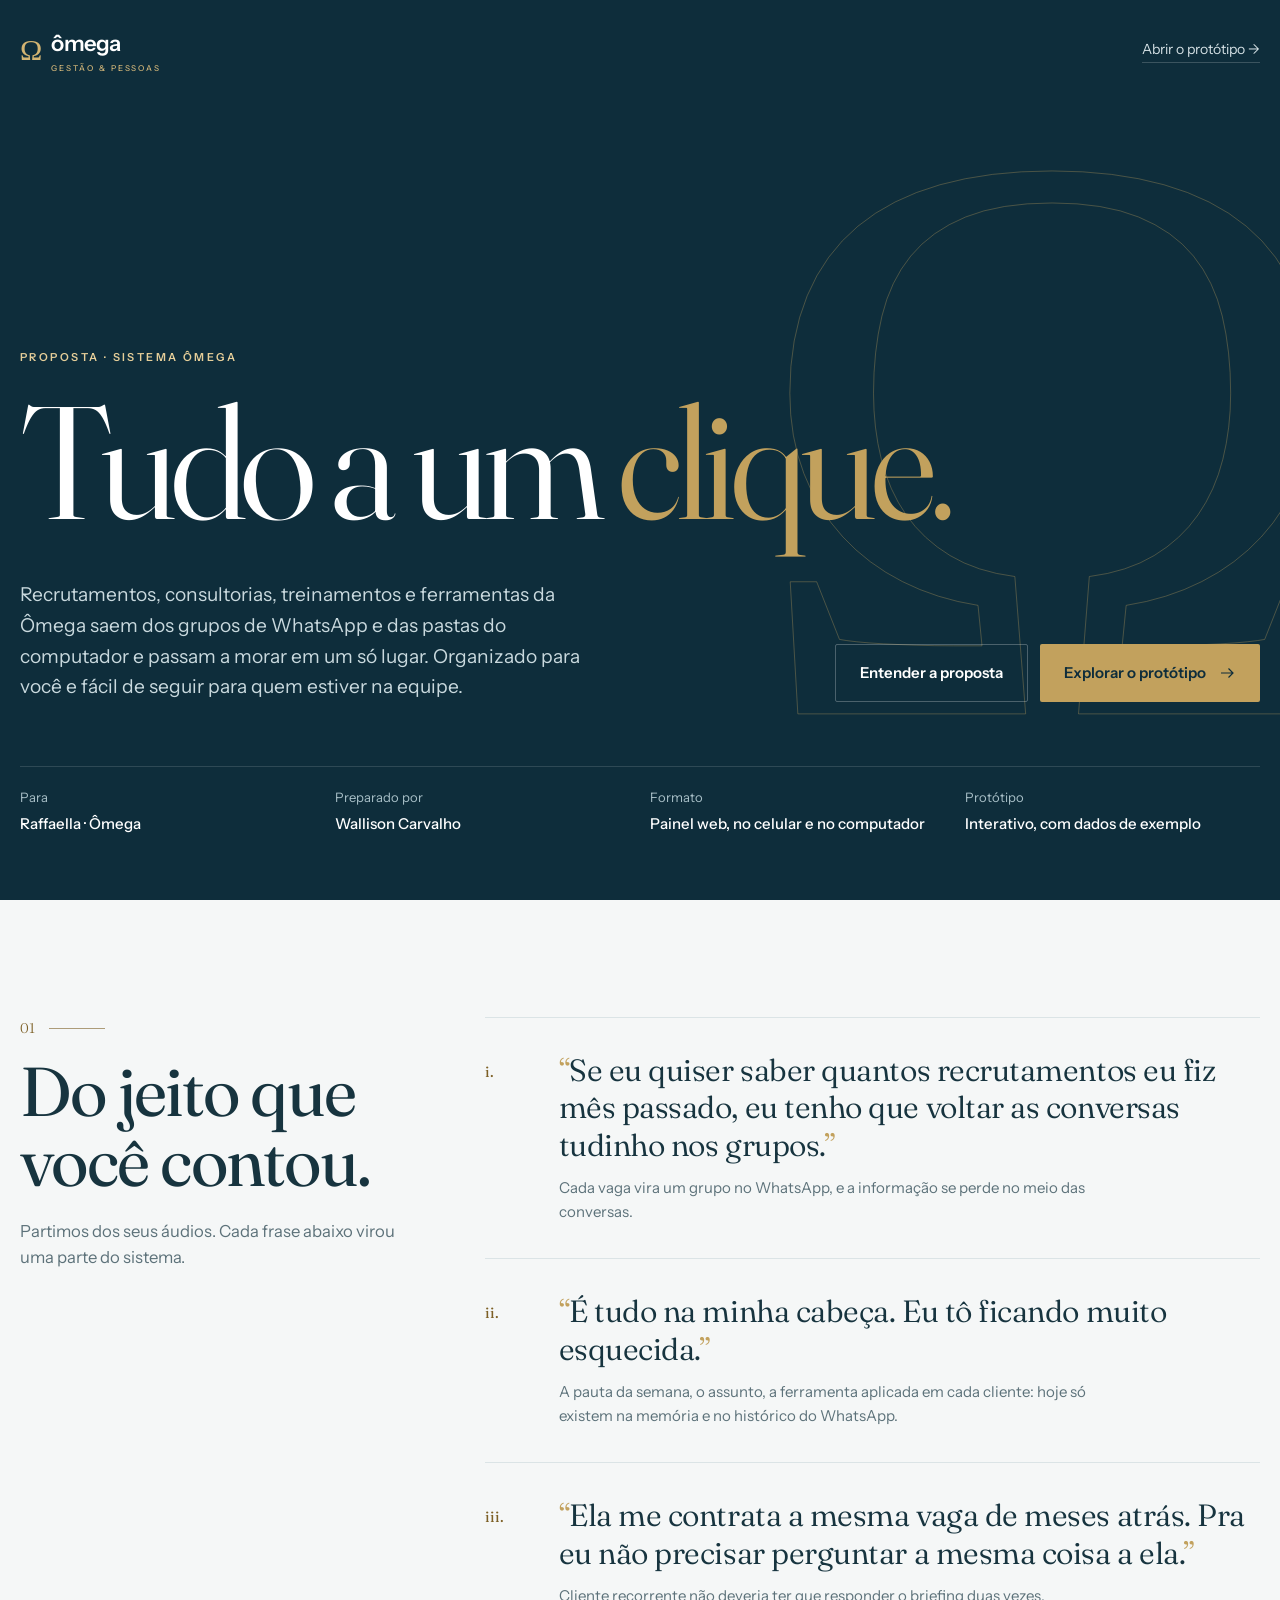
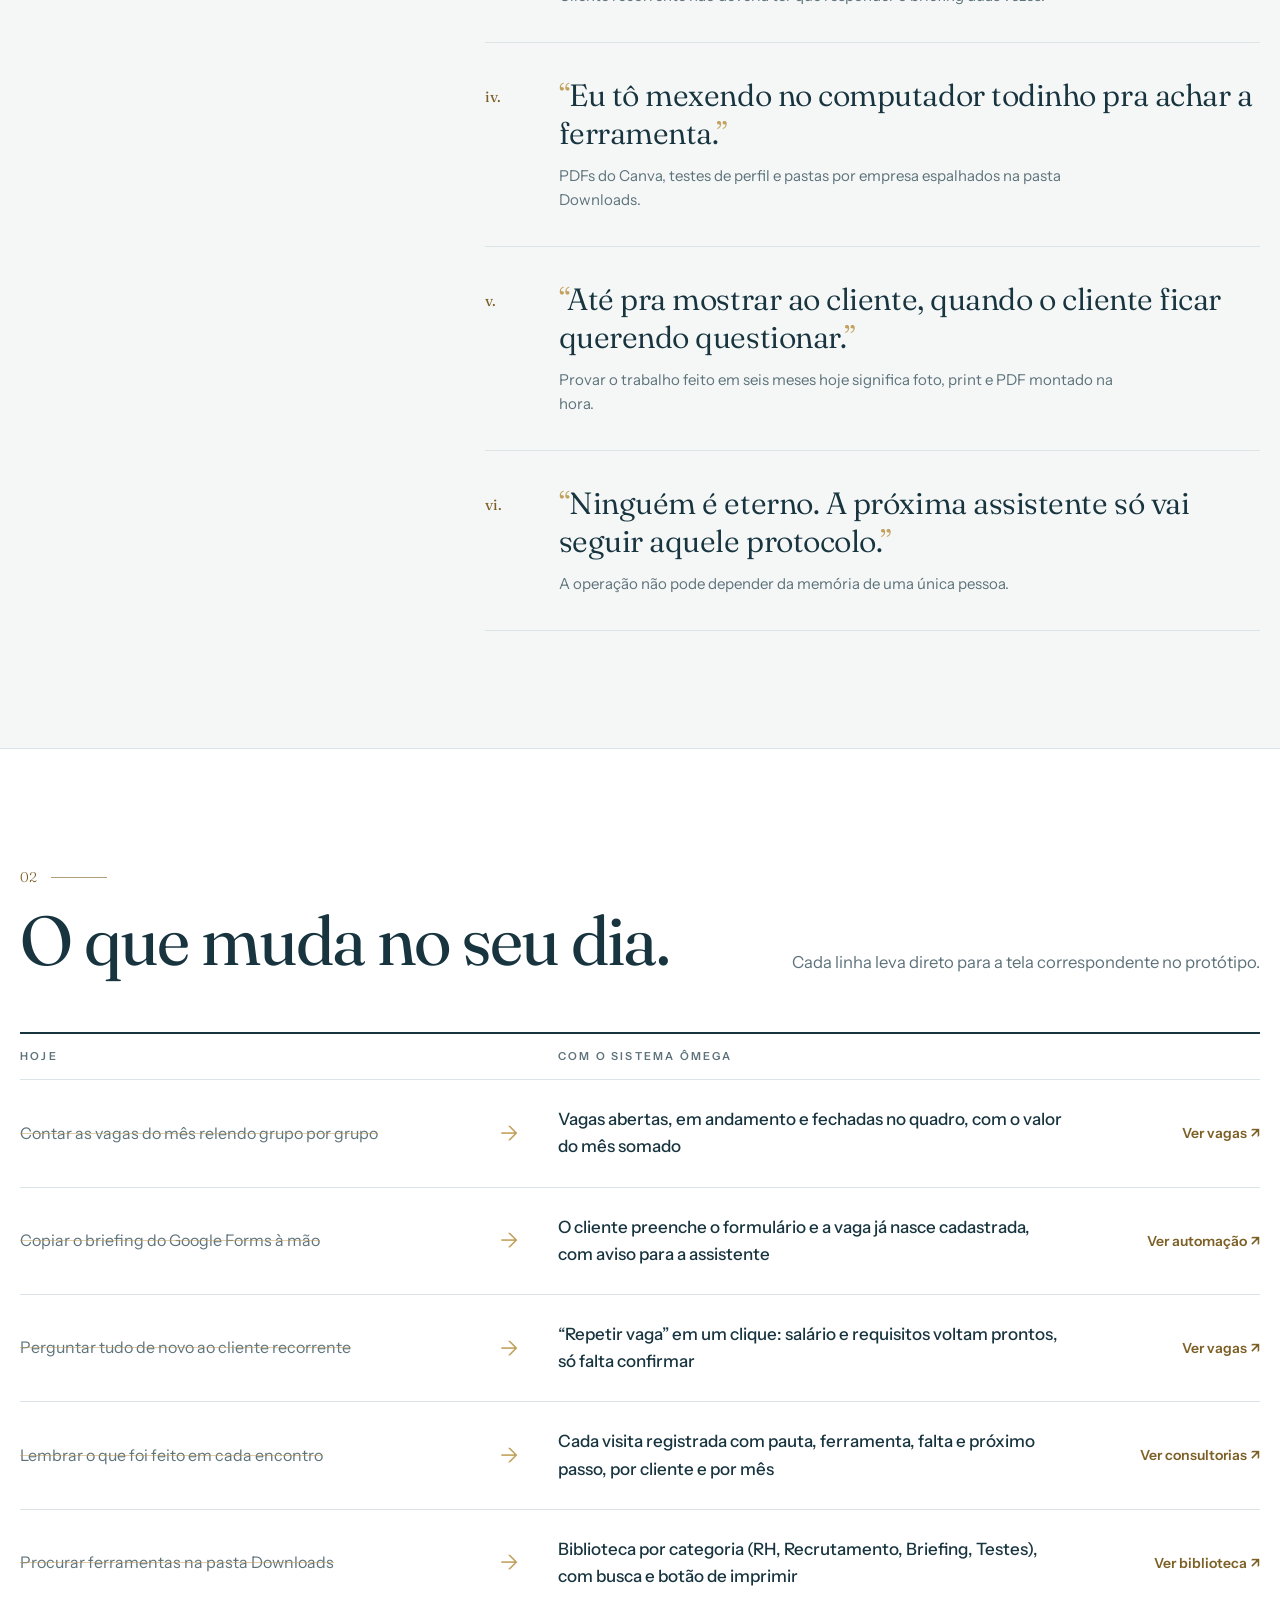
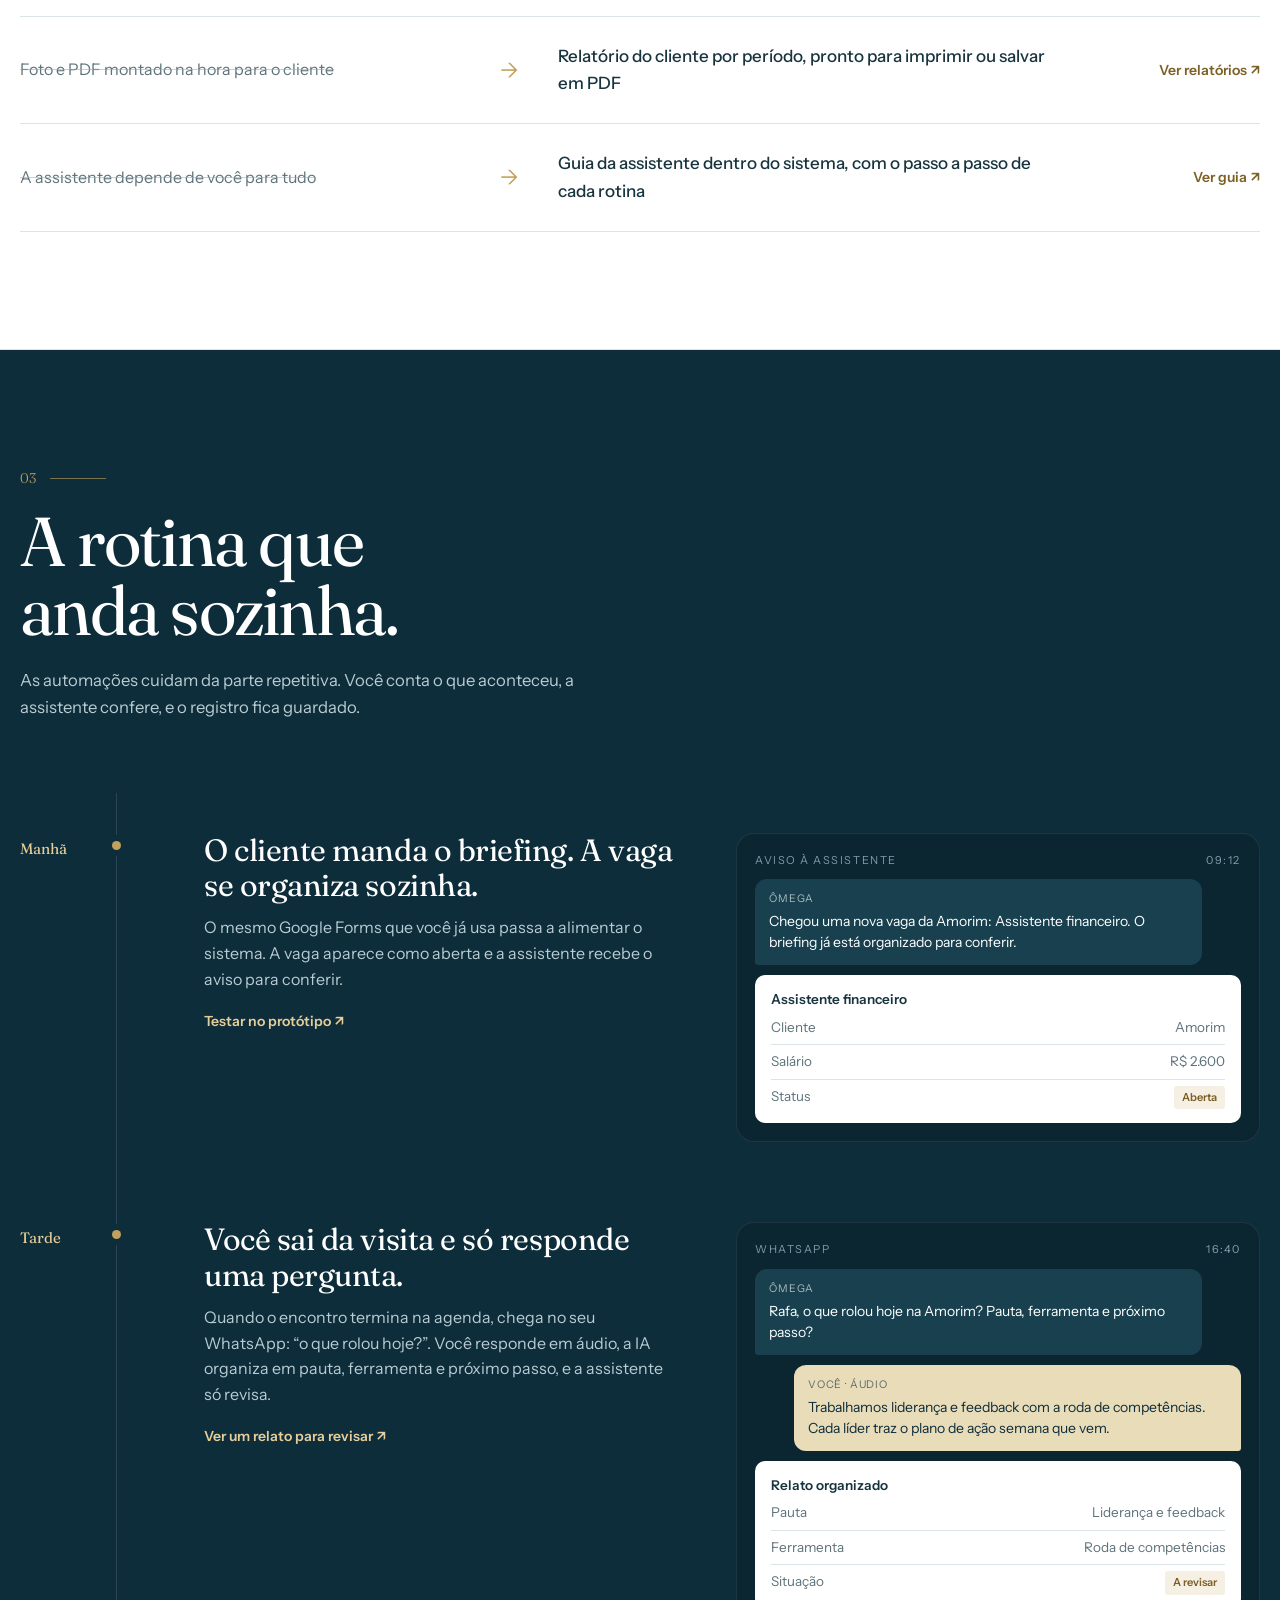
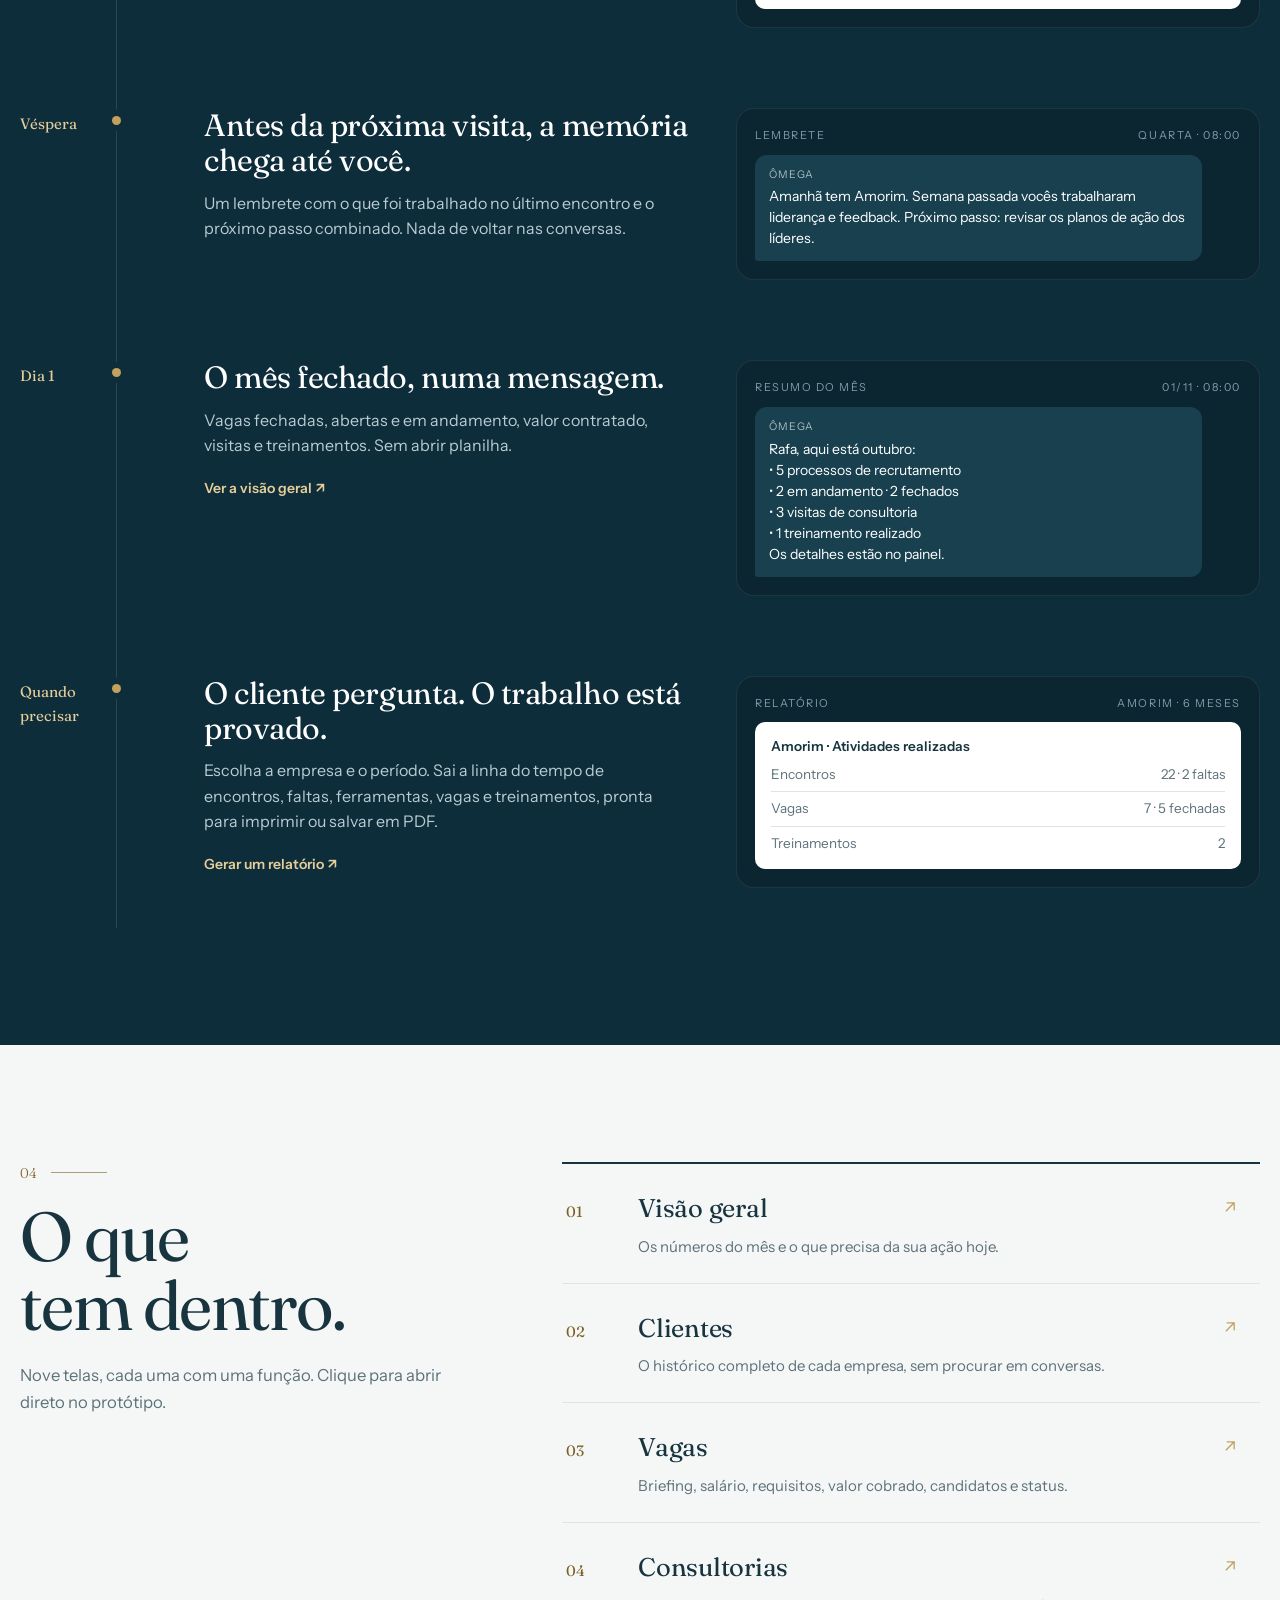
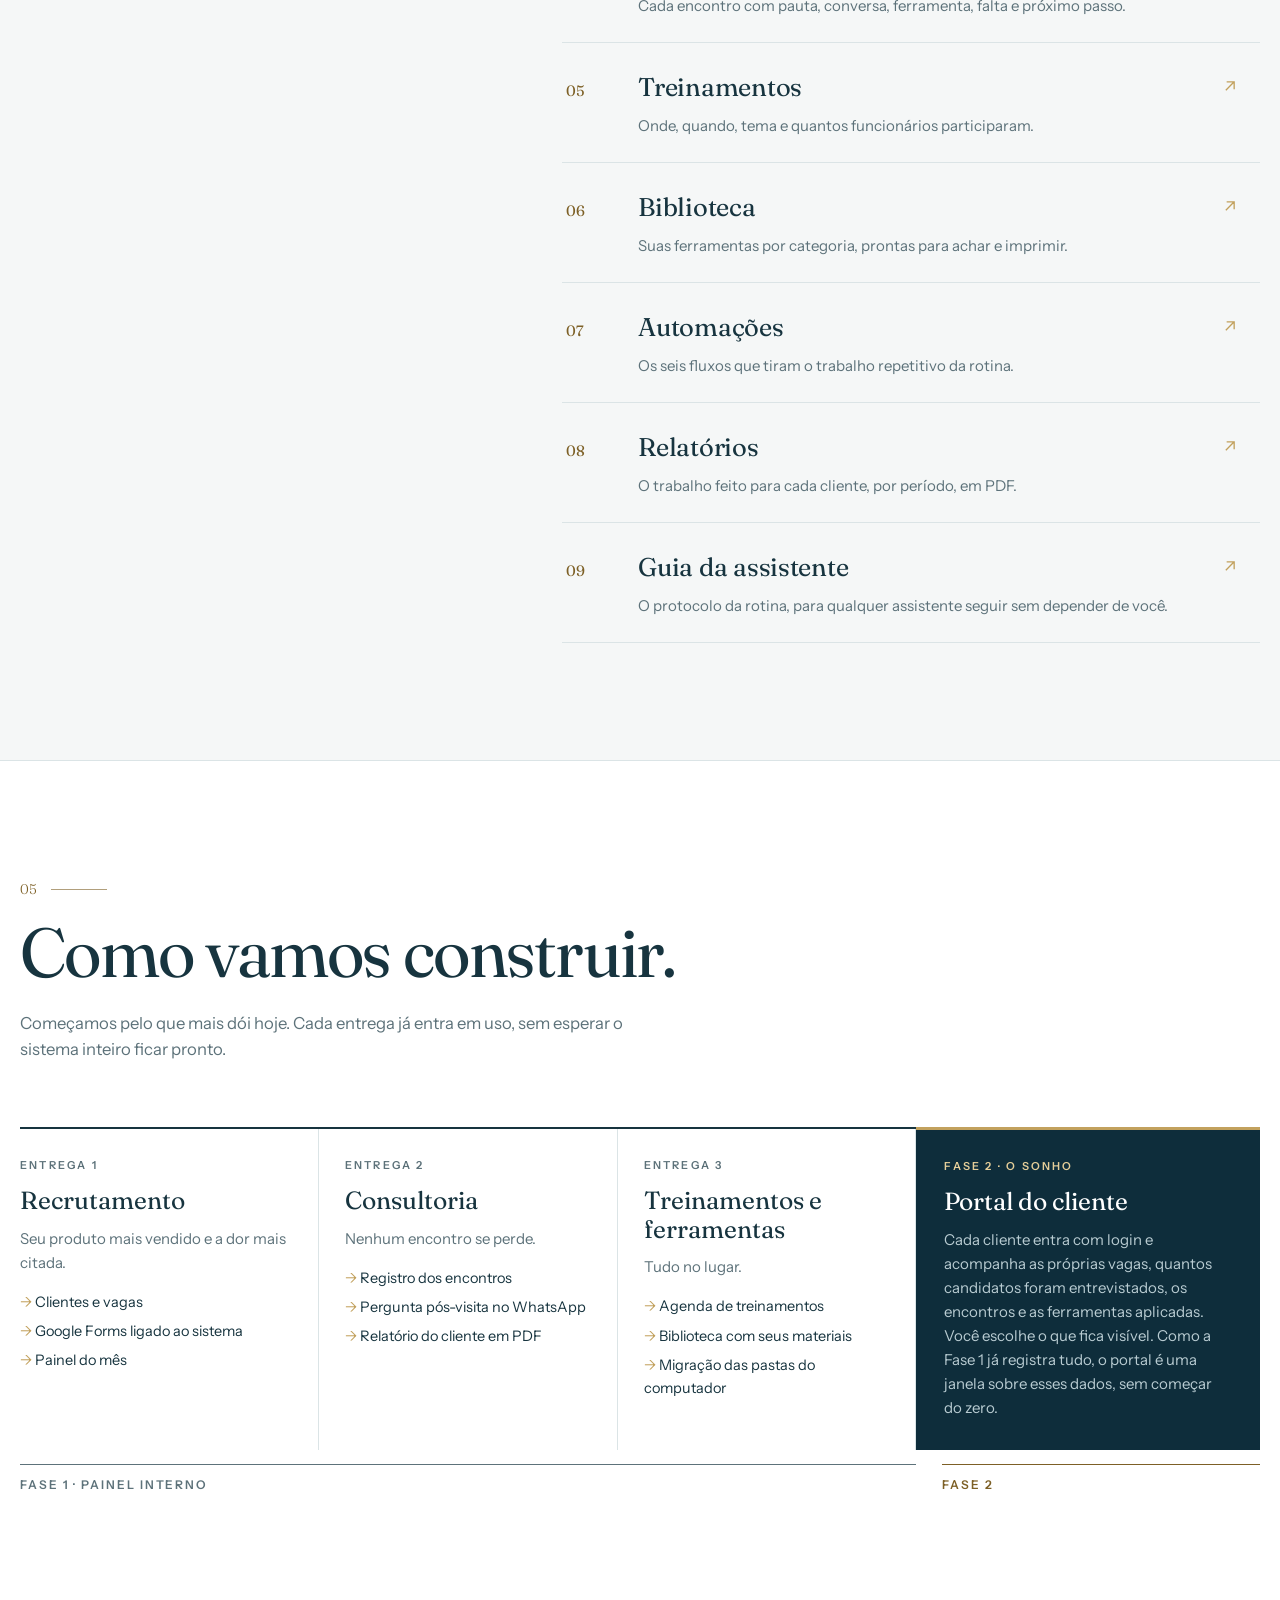
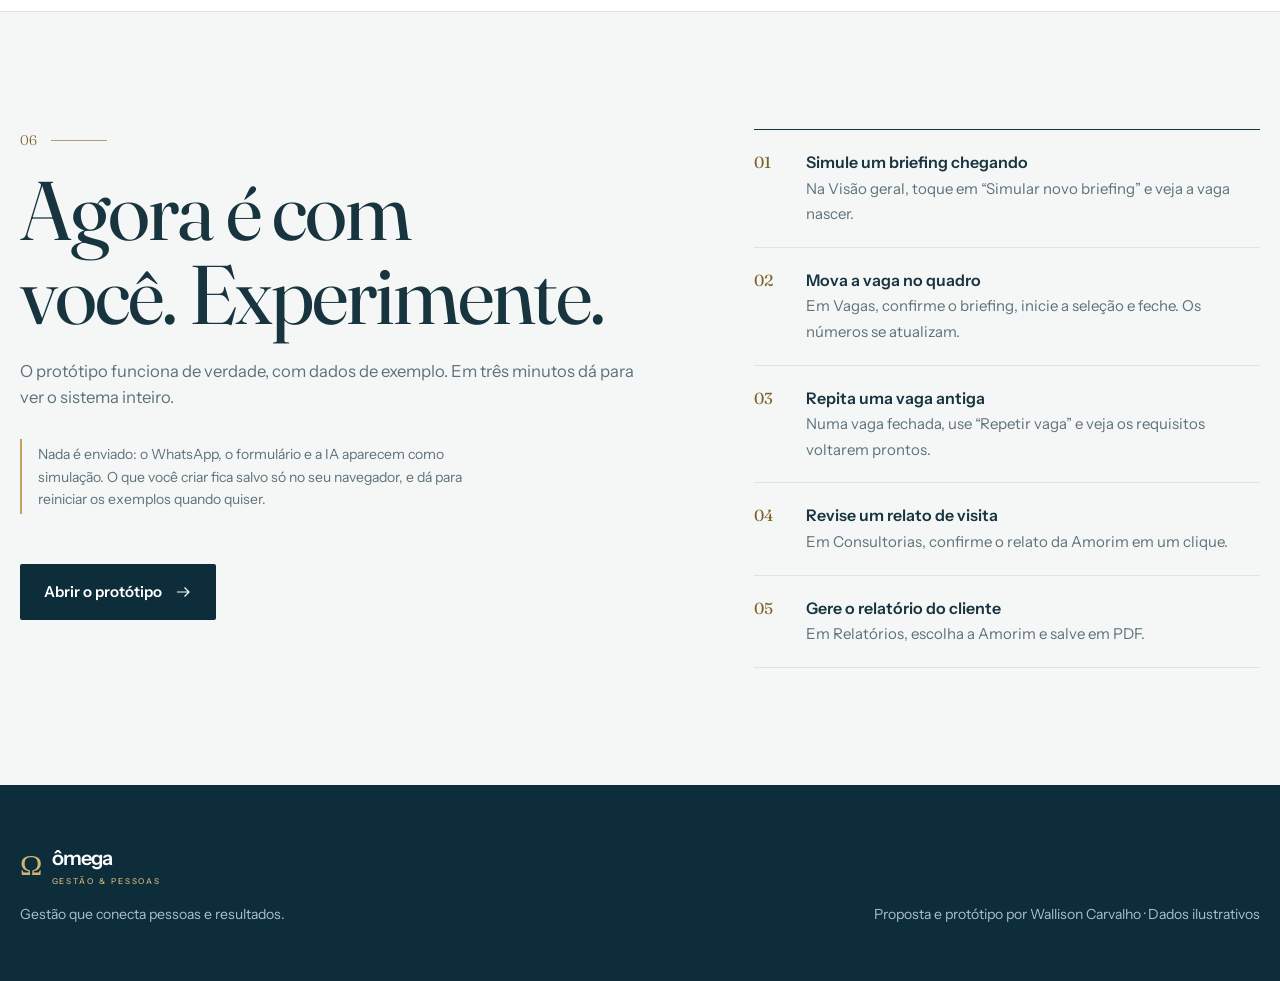
==== index.html @ 0b37cefa "Proposta e protótipo do Sistema Ômega Co-Authored-By: Claude Opus 5.5 (1M context) <noreply@anthropi" ====
<!doctype html>
<html lang="pt-BR">
<head>
<meta charset="utf-8">
<meta name="viewport" content="width=device-width,initial-scale=1">
<title>Sistema Ômega | Proposta</title>
<meta name="description" content="Proposta do Sistema Ômega: recrutamentos, consultorias, treinamentos e ferramentas da Ômega em um só lugar, a um clique.">
<link rel="preconnect" href="https://fonts.googleapis.com">
<link rel="preconnect" href="https://fonts.gstatic.com" crossorigin>
<link rel="stylesheet" href="https://fonts.googleapis.com/css2?family=Fraunces:opsz,wght@9..144,300..700&family=Instrument+Sans:wght@400;500;600&display=swap">
<style>
/* Conceito: editorial petróleo e ouro, a mesma identidade do painel. A página conta a história
   nas palavras da Raffaella (dor), mostra o dia a dia com o sistema e termina no protótipo. */
:root{
  --navy:#0e2d3b;
  --navy-2:#143b4c;
  --paper:#f5f7f7;
  --surface:#ffffff;
  --ink:#17343f;
  --muted:#5d727a;
  --line:#dbe4e6;
  --gold:#c2a15d;
  --gold-light:#e5ce99;
  --gold-dark:#7d6026;
  --display:"Fraunces",Georgia,serif;
  --body:"Instrument Sans","Helvetica Neue",Arial,sans-serif;
  --ease:cubic-bezier(.16,1,.3,1);
}
*{box-sizing:border-box}
html{-webkit-text-size-adjust:100%}
body{margin:0;background:var(--paper);color:var(--ink);font-family:var(--body);font-size:16px;line-height:1.6}
a{color:inherit}
img,svg{display:block;max-width:100%}
.wrap{width:min(1240px,100% - 32px);margin-inline:auto}
.eyebrow{font-size:11px;letter-spacing:.22em;text-transform:uppercase;font-weight:600;color:var(--gold-dark)}
.sec{padding-block:clamp(5rem,13vh,9rem)}
.secnum{font-family:var(--display);font-weight:300;font-size:14px;color:var(--gold-dark);display:flex;align-items:center;gap:14px}
.secnum::after{content:"";height:1px;width:56px;background:currentColor;opacity:.6}
h2{font-family:var(--display);font-weight:400;font-size:clamp(2.3rem,5.4vw,4.6rem);line-height:1;letter-spacing:-.025em;margin:18px 0 0;text-wrap:balance}
.lead{font-size:clamp(1rem,1.3vw,1.15rem);color:var(--muted);max-width:56ch;margin:22px 0 0}

/* Botões */
.btn{display:inline-flex;align-items:center;gap:12px;padding:16px 24px;border-radius:2px;font-weight:600;font-size:15px;text-decoration:none;transition:background .3s var(--ease),color .3s var(--ease),transform .3s var(--ease)}
.btn svg{width:18px;height:18px;transition:transform .3s var(--ease)}
.btn:hover svg{transform:translateX(4px)}
.btn.gold{background:var(--gold);color:var(--navy)}
.btn.gold:hover{background:var(--gold-light)}
.btn.ghost{color:#fff;border:1px solid #ffffff40}
.btn.ghost:hover{background:#ffffff14}
.btn.dark{background:var(--navy);color:#fff}
.btn.dark:hover{background:var(--navy-2)}
.textlink{display:inline-flex;align-items:center;gap:8px;font-size:14px;font-weight:600;color:var(--gold-dark);text-decoration:none;background:linear-gradient(currentColor,currentColor) 0 100%/0 1px no-repeat;transition:background-size .4s var(--ease)}
.textlink:hover{background-size:100% 1px}
.textlink svg{width:14px;height:14px}

/* Topo */
.top{position:absolute;inset:0 0 auto;z-index:5;padding-block:26px}
.top .wrap{display:flex;align-items:center;justify-content:space-between;gap:16px}
.brand{display:flex;align-items:center;gap:10px;color:#fff;text-decoration:none;font-weight:600;font-size:22px;letter-spacing:-.04em}
.brand .mark{font-family:Georgia,serif;font-size:30px;color:#d2b472;font-weight:400}
.brand small{display:block;font-size:8px;letter-spacing:.24em;color:#cfb478;font-weight:500;margin-top:1px}
.top a.toplink{color:#d5e1e5;font-size:14px;text-decoration:none;border-bottom:1px solid #ffffff30;padding-bottom:2px}
.top a.toplink:hover{color:#fff;border-color:var(--gold)}

/* Hero */
.hero{background:var(--navy);color:#fff;position:relative;overflow:hidden;min-height:100svh;display:flex;align-items:flex-end;padding-block:150px 64px}
.hero .omega{position:absolute;right:-6vw;top:50%;transform:translateY(-52%);font-family:Georgia,serif;font-size:min(78vw,820px);line-height:.8;color:transparent;-webkit-text-stroke:1px #c2a15d55;pointer-events:none;user-select:none}
.hero .wrap{position:relative}
.hero .eyebrow{color:var(--gold-light)}
.hero h1{font-family:var(--display);font-weight:350;font-size:clamp(3.6rem,12.5vw,11rem);line-height:.92;letter-spacing:-.04em;margin:22px 0 0;max-width:11ch}
.hero h1 span{color:var(--gold)}
.herogrid{display:grid;grid-template-columns:minmax(0,1.2fr) minmax(0,1fr);gap:48px;align-items:end;margin-top:44px}
.hero p.sub{font-size:clamp(1.05rem,1.5vw,1.25rem);color:#c9d9de;max-width:44ch;margin:0}
.heroactions{display:flex;flex-wrap:wrap;gap:12px;justify-content:flex-end}
.herometa{display:grid;grid-template-columns:repeat(4,minmax(0,1fr));border-top:1px solid #ffffff22;margin-top:64px;padding-top:20px;gap:20px;font-size:13px;color:#a9c0c8}
.herometa b{display:block;color:#fff;font-weight:500;font-size:15px;margin-top:4px}

/* 01 · Falas */
.voices{display:grid;grid-template-columns:minmax(0,.8fr) minmax(0,1.6fr);gap:clamp(32px,6vw,96px)}
.voices aside{position:sticky;top:40px;align-self:start}
.quotes{list-style:none;margin:0;padding:0}
.quotes li{border-top:1px solid var(--line);padding:34px 0;display:grid;grid-template-columns:56px minmax(0,1fr);gap:18px}
.quotes li:last-child{border-bottom:1px solid var(--line)}
.quotes .n{font-family:var(--display);font-size:15px;color:var(--gold-dark);padding-top:8px}
.quotes blockquote{margin:0;font-family:var(--display);font-weight:350;font-size:clamp(1.35rem,2.4vw,2rem);line-height:1.22;letter-spacing:-.015em}
.quotes blockquote::before{content:"“";color:var(--gold)}
.quotes blockquote::after{content:"”";color:var(--gold)}
.quotes p{margin:12px 0 0;color:var(--muted);font-size:15px;max-width:56ch}

/* 02 · Hoje x com o sistema */
.compare{background:var(--surface);border-block:1px solid var(--line)}
.cmphead{display:flex;justify-content:space-between;align-items:flex-end;gap:32px;flex-wrap:wrap}
.cmp{margin-top:56px;border-top:2px solid var(--ink)}
.cmprow{display:grid;grid-template-columns:minmax(0,1fr) 48px minmax(0,1.15fr) 170px;gap:24px;align-items:center;padding:26px 0;border-bottom:1px solid var(--line);transition:background .3s var(--ease)}
.cmprow:hover{background:linear-gradient(90deg,transparent,#c2a15d0d 30%,transparent)}
.cmprow.headrow{padding:14px 0;font-size:11px;letter-spacing:.2em;text-transform:uppercase;font-weight:600;color:var(--muted)}
.cmprow.headrow:hover{background:none}
.before{color:var(--muted);text-decoration:line-through;text-decoration-color:#c2a15d88;text-decoration-thickness:1px}
.arrow{color:var(--gold);font-size:22px;text-align:center}
.after{font-weight:500;font-size:17px}
.cmprow .textlink{justify-self:end}

/* 03 · Um dia com o sistema */
.day{background:var(--navy);color:#fff;position:relative;overflow:hidden}
.day h2{max-width:14ch}
.day .lead{color:#b9ccd2}
.day .secnum{color:var(--gold)}
.timeline{margin-top:72px;display:grid;gap:0;position:relative}
.timeline::before{content:"";position:absolute;left:96px;top:0;bottom:0;width:1px;background:#ffffff1f}
.moment{display:grid;grid-template-columns:96px minmax(0,1fr) minmax(0,1fr);gap:0 48px;padding:40px 0;position:relative}
.moment .when{font-family:var(--display);font-size:15px;color:var(--gold-light);padding-top:4px}
.moment .when::after{content:"";position:absolute;left:92px;top:48px;width:9px;height:9px;border-radius:50%;background:var(--gold);box-shadow:0 0 0 6px var(--navy)}
.moment h3{font-family:var(--display);font-weight:400;font-size:clamp(1.5rem,2.4vw,2.1rem);line-height:1.15;margin:0 0 12px;letter-spacing:-.015em;padding-left:40px}
.moment p{margin:0;color:#b9ccd2;max-width:46ch;padding-left:40px}
.moment .textlink{color:var(--gold-light);margin:18px 0 0 40px}
.phone{background:#0b2531;border:1px solid #ffffff14;border-radius:18px;padding:18px;display:grid;gap:10px;align-self:start}
.phone .ph{font-size:11px;letter-spacing:.14em;text-transform:uppercase;color:#7f9ea9;display:flex;justify-content:space-between}
.bubble{padding:12px 14px;border-radius:12px 12px 12px 3px;background:#18404f;font-size:14px;line-height:1.5;max-width:92%}
.bubble.me{justify-self:end;background:#e9dcb9;color:var(--navy);border-radius:12px 12px 3px 12px}
.bubble small{display:block;font-size:10.5px;letter-spacing:.08em;text-transform:uppercase;opacity:.65;margin-bottom:4px}
.card-mini{background:#fff;color:var(--ink);border-radius:10px;padding:14px 16px;font-size:13.5px;display:grid;gap:6px}
.card-mini b{font-weight:600}
.card-mini .row{display:flex;justify-content:space-between;gap:10px;border-top:1px solid var(--line);padding-top:6px;color:var(--muted)}
.card-mini .row:first-of-type{border-top:0;padding-top:0}
.pill{display:inline-block;font-size:11px;font-weight:600;padding:3px 8px;border-radius:3px;background:#f6f0e4;color:var(--gold-dark)}

/* 04 · O que tem dentro */
.inside{display:grid;grid-template-columns:minmax(0,1fr) minmax(0,1.5fr);gap:clamp(32px,6vw,96px)}
.inside aside{position:sticky;top:40px;align-self:start}
.mods{list-style:none;margin:0;padding:0;border-top:2px solid var(--ink)}
.mods a{display:grid;grid-template-columns:54px minmax(0,1fr) 24px;gap:18px;align-items:baseline;padding:24px 16px 24px 4px;border-bottom:1px solid var(--line);text-decoration:none;transition:background .35s var(--ease),color .35s var(--ease),padding .35s var(--ease)}
.mods a:hover,.mods a:focus-visible{background:var(--navy);color:#fff;padding-left:18px;outline:none}
.mods .n{font-family:var(--display);color:var(--gold-dark);font-size:15px}
.mods a:hover .n,.mods a:focus-visible .n{color:var(--gold)}
.mods h3{font-family:var(--display);font-weight:400;font-size:clamp(1.35rem,2vw,1.75rem);margin:0;letter-spacing:-.01em}
.mods p{margin:6px 0 0;color:var(--muted);font-size:15px}
.mods a:hover p,.mods a:focus-visible p{color:#b9ccd2}
.mods svg{width:20px;height:20px;color:var(--gold)}

/* 05 · Como vamos construir */
.build{background:var(--surface);border-block:1px solid var(--line)}
.steps{display:grid;grid-template-columns:repeat(3,minmax(0,1fr)) minmax(0,1.15fr);margin-top:64px;border-top:2px solid var(--ink)}
.step{padding:28px 26px 30px 0;border-right:1px solid var(--line);display:grid;align-content:start;gap:12px;min-width:0}
.step + .step{padding-left:26px}
.step .k{font-size:11px;letter-spacing:.2em;text-transform:uppercase;font-weight:600;color:var(--muted)}
.step h3{font-family:var(--display);font-weight:400;font-size:1.55rem;line-height:1.15;margin:0}
.step p{margin:0;color:var(--muted);font-size:15px}
.step ul{margin:4px 0 0;padding:0;list-style:none;display:grid;gap:6px;font-size:14.5px}
.step li::before{content:"→ ";color:var(--gold)}
.step.dream{background:var(--navy);color:#fff;border-right:0;padding:28px 28px 30px;margin-top:-2px;border-top:3px solid var(--gold)}
.step.dream .k{color:var(--gold-light)}
.step.dream p{color:#b9ccd2}
.phasebar{display:grid;grid-template-columns:3fr 1.15fr;margin-top:14px;font-size:12px;letter-spacing:.16em;text-transform:uppercase;font-weight:600;color:var(--muted)}
.phasebar span{border-top:1px solid currentColor;padding-top:10px}
.phasebar span + span{color:var(--gold-dark);margin-left:26px}

/* 06 · Explore */
.explore{display:grid;grid-template-columns:minmax(0,1.3fr) minmax(0,1fr);gap:clamp(32px,6vw,96px);align-items:start}
.explore h2{font-size:clamp(2.6rem,6.5vw,5.6rem)}
.route{counter-reset:r;list-style:none;margin:0;padding:0;border-top:1px solid var(--ink)}
.route li{counter-increment:r;padding:20px 0 20px 52px;border-bottom:1px solid var(--line);position:relative}
.route li::before{content:counter(r,decimal-leading-zero);position:absolute;left:0;top:20px;font-family:var(--display);color:var(--gold-dark)}
.route b{font-weight:600;display:block}
.route span{color:var(--muted);font-size:15px}
.notice{margin-top:28px;font-size:14px;color:var(--muted);border-left:2px solid var(--gold);padding:4px 0 4px 16px;max-width:52ch}
.explore .btn{margin-top:36px}

footer{background:var(--navy);color:#a9c0c8;padding-block:56px;font-size:14px}
footer .wrap{display:flex;justify-content:space-between;gap:24px;flex-wrap:wrap;align-items:flex-end}
footer .brand{font-size:20px}

/* Reveal */
.rv{opacity:0;transform:translateY(28px);transition:opacity .9s var(--ease),transform .9s var(--ease)}
.rv.visible{opacity:1;transform:none}
@media (prefers-reduced-motion:reduce){.rv{opacity:1;transform:none;transition:none}*{scroll-behavior:auto!important;transition:none!important}}
@media (prefers-reduced-motion:no-preference){html{scroll-behavior:smooth}}

@media (max-width:980px){
  .herogrid,.voices,.inside,.explore{grid-template-columns:minmax(0,1fr)}
  .heroactions{justify-content:flex-start}
  .voices aside,.inside aside{position:static}
  .herometa{grid-template-columns:repeat(2,minmax(0,1fr))}
  .cmprow{grid-template-columns:minmax(0,1fr) 32px minmax(0,1fr)}
  .cmprow .textlink{grid-column:3;justify-self:start}
  .moment{grid-template-columns:96px minmax(0,1fr);row-gap:24px}
  .moment .phone{grid-column:2;margin-left:40px}
  .steps{grid-template-columns:repeat(2,minmax(0,1fr))}
  .step:nth-child(2){border-right:0}
  .step:nth-child(3){padding-left:0}
  .step:nth-child(-n+2){border-bottom:1px solid var(--line)}
  .phasebar{display:none}
}
@media (max-width:620px){
  .top a.toplink{display:none}
  .hero{padding-block:120px 40px}
  .hero .omega{right:-30vw;font-size:120vw;top:38%}
  .herometa{margin-top:44px}
  .quotes li{grid-template-columns:36px minmax(0,1fr);gap:10px}
  .cmprow{grid-template-columns:minmax(0,1fr);gap:8px}
  .cmprow.headrow{display:none}
  .cmprow .arrow{display:none}
  .cmprow .before::before{content:"Hoje: ";text-decoration:none;display:inline-block;font-size:11px;letter-spacing:.14em;text-transform:uppercase;font-weight:600;margin-right:4px}
  .cmprow .textlink{grid-column:auto}
  .timeline::before{left:6px}
  .moment{grid-template-columns:minmax(0,1fr);padding:32px 0 32px 32px}
  .moment .when::after{left:2px;top:38px}
  .moment h3,.moment p{padding-left:0}
  .moment .textlink{margin-left:0}
  .moment .phone{grid-column:1;margin-left:0}
  .mods a{grid-template-columns:36px minmax(0,1fr) 20px;gap:10px}
  .steps{grid-template-columns:minmax(0,1fr)}
  .step,.step + .step{padding:24px 0;border-right:0;border-bottom:1px solid var(--line)}
  .step.dream{padding:24px 20px;margin-top:0}
  .btn{width:100%;justify-content:center}
}
</style>
</head>
<body>

<header class="top">
  <div class="wrap">
    <a class="brand" href="#inicio" aria-label="Ômega, início"><span class="mark">Ω</span><span>ômega<small>GESTÃO &amp; PESSOAS</small></span></a>
    <a class="toplink" href="painel.html">Abrir o protótipo →</a>
  </div>
</header>

<section class="hero" id="inicio">
  <div class="omega" aria-hidden="true">Ω</div>
  <div class="wrap">
    <div class="eyebrow">Proposta · Sistema Ômega</div>
    <h1>Tudo a um <span>clique.</span></h1>
    <div class="herogrid">
      <p class="sub">Recrutamentos, consultorias, treinamentos e ferramentas da Ômega saem dos grupos de WhatsApp e das pastas do computador e passam a morar em um só lugar. Organizado para você e fácil de seguir para quem estiver na equipe.</p>
      <div class="heroactions">
        <a class="btn ghost" href="#falas">Entender a proposta</a>
        <a class="btn gold" href="painel.html">Explorar o protótipo <svg viewBox="0 0 24 24" fill="none" stroke="currentColor" stroke-width="1.6" aria-hidden="true"><path d="M4 12h16m-6-6 6 6-6 6"/></svg></a>
      </div>
    </div>
    <div class="herometa">
      <div>Para<b>Raffaella · Ômega</b></div>
      <div>Preparado por<b>Wallison Carvalho</b></div>
      <div>Formato<b>Painel web, no celular e no computador</b></div>
      <div>Protótipo<b>Interativo, com dados de exemplo</b></div>
    </div>
  </div>
</section>

<!-- 01 · Nas palavras dela -->
<section class="sec" id="falas">
  <div class="wrap voices">
    <aside class="rv">
      <div class="secnum">01</div>
      <h2>Do jeito que você contou.</h2>
      <p class="lead">Partimos dos seus áudios. Cada frase abaixo virou uma parte do sistema.</p>
    </aside>
    <ol class="quotes">
      <li class="rv"><span class="n">i.</span><div><blockquote>Se eu quiser saber quantos recrutamentos eu fiz mês passado, eu tenho que voltar as conversas tudinho nos grupos.</blockquote><p>Cada vaga vira um grupo no WhatsApp, e a informação se perde no meio das conversas.</p></div></li>
      <li class="rv"><span class="n">ii.</span><div><blockquote>É tudo na minha cabeça. Eu tô ficando muito esquecida.</blockquote><p>A pauta da semana, o assunto, a ferramenta aplicada em cada cliente: hoje só existem na memória e no histórico do WhatsApp.</p></div></li>
      <li class="rv"><span class="n">iii.</span><div><blockquote>Ela me contrata a mesma vaga de meses atrás. Pra eu não precisar perguntar a mesma coisa a ela.</blockquote><p>Cliente recorrente não deveria ter que responder o briefing duas vezes.</p></div></li>
      <li class="rv"><span class="n">iv.</span><div><blockquote>Eu tô mexendo no computador todinho pra achar a ferramenta.</blockquote><p>PDFs do Canva, testes de perfil e pastas por empresa espalhados na pasta Downloads.</p></div></li>
      <li class="rv"><span class="n">v.</span><div><blockquote>Até pra mostrar ao cliente, quando o cliente ficar querendo questionar.</blockquote><p>Provar o trabalho feito em seis meses hoje significa foto, print e PDF montado na hora.</p></div></li>
      <li class="rv"><span class="n">vi.</span><div><blockquote>Ninguém é eterno. A próxima assistente só vai seguir aquele protocolo.</blockquote><p>A operação não pode depender da memória de uma única pessoa.</p></div></li>
    </ol>
  </div>
</section>

<!-- 02 · Hoje x com o sistema -->
<section class="sec compare" id="antes-depois">
  <div class="wrap">
    <div class="cmphead rv">
      <div>
        <div class="secnum">02</div>
        <h2>O que muda no seu dia.</h2>
      </div>
      <p class="lead" style="margin:0">Cada linha leva direto para a tela correspondente no protótipo.</p>
    </div>
    <div class="cmp">
      <div class="cmprow headrow"><span>Hoje</span><span></span><span>Com o Sistema Ômega</span><span></span></div>
      <div class="cmprow rv"><span class="before">Contar as vagas do mês relendo grupo por grupo</span><span class="arrow" aria-hidden="true">→</span><span class="after">Vagas abertas, em andamento e fechadas no quadro, com o valor do mês somado</span><a class="textlink" href="painel.html#jobs">Ver vagas ↗</a></div>
      <div class="cmprow rv"><span class="before">Copiar o briefing do Google Forms à mão</span><span class="arrow" aria-hidden="true">→</span><span class="after">O cliente preenche o formulário e a vaga já nasce cadastrada, com aviso para a assistente</span><a class="textlink" href="painel.html#automations">Ver automação ↗</a></div>
      <div class="cmprow rv"><span class="before">Perguntar tudo de novo ao cliente recorrente</span><span class="arrow" aria-hidden="true">→</span><span class="after">“Repetir vaga” em um clique: salário e requisitos voltam prontos, só falta confirmar</span><a class="textlink" href="painel.html#jobs">Ver vagas ↗</a></div>
      <div class="cmprow rv"><span class="before">Lembrar o que foi feito em cada encontro</span><span class="arrow" aria-hidden="true">→</span><span class="after">Cada visita registrada com pauta, ferramenta, falta e próximo passo, por cliente e por mês</span><a class="textlink" href="painel.html#meetings">Ver consultorias ↗</a></div>
      <div class="cmprow rv"><span class="before">Procurar ferramentas na pasta Downloads</span><span class="arrow" aria-hidden="true">→</span><span class="after">Biblioteca por categoria (RH, Recrutamento, Briefing, Testes), com busca e botão de imprimir</span><a class="textlink" href="painel.html#library">Ver biblioteca ↗</a></div>
      <div class="cmprow rv"><span class="before">Foto e PDF montado na hora para o cliente</span><span class="arrow" aria-hidden="true">→</span><span class="after">Relatório do cliente por período, pronto para imprimir ou salvar em PDF</span><a class="textlink" href="painel.html#reports">Ver relatórios ↗</a></div>
      <div class="cmprow rv"><span class="before">A assistente depende de você para tudo</span><span class="arrow" aria-hidden="true">→</span><span class="after">Guia da assistente dentro do sistema, com o passo a passo de cada rotina</span><a class="textlink" href="painel.html#protocol">Ver guia ↗</a></div>
    </div>
  </div>
</section>

<!-- 03 · Um dia com o sistema -->
<section class="sec day" id="dia">
  <div class="wrap">
    <div class="rv">
      <div class="secnum">03</div>
      <h2>A rotina que anda sozinha.</h2>
      <p class="lead">As automações cuidam da parte repetitiva. Você conta o que aconteceu, a assistente confere, e o registro fica guardado.</p>
    </div>

    <div class="timeline">
      <article class="moment rv">
        <span class="when">Manhã</span>
        <div>
          <h3>O cliente manda o briefing. A vaga se organiza sozinha.</h3>
          <p>O mesmo Google Forms que você já usa passa a alimentar o sistema. A vaga aparece como aberta e a assistente recebe o aviso para conferir.</p>
          <a class="textlink" href="painel.html#automations">Testar no protótipo ↗</a>
        </div>
        <div class="phone" aria-label="Exemplo de aviso">
          <div class="ph"><span>Aviso à assistente</span><span>09:12</span></div>
          <div class="bubble"><small>Ômega</small>Chegou uma nova vaga da Amorim: Assistente financeiro. O briefing já está organizado para conferir.</div>
          <div class="card-mini"><b>Assistente financeiro</b><div class="row"><span>Cliente</span><span>Amorim</span></div><div class="row"><span>Salário</span><span>R$ 2.600</span></div><div class="row"><span>Status</span><span class="pill">Aberta</span></div></div>
        </div>
      </article>

      <article class="moment rv">
        <span class="when">Tarde</span>
        <div>
          <h3>Você sai da visita e só responde uma pergunta.</h3>
          <p>Quando o encontro termina na agenda, chega no seu WhatsApp: “o que rolou hoje?”. Você responde em áudio, a IA organiza em pauta, ferramenta e próximo passo, e a assistente só revisa.</p>
          <a class="textlink" href="painel.html#meetings">Ver um relato para revisar ↗</a>
        </div>
        <div class="phone" aria-label="Exemplo de conversa no WhatsApp">
          <div class="ph"><span>WhatsApp</span><span>16:40</span></div>
          <div class="bubble"><small>Ômega</small>Rafa, o que rolou hoje na Amorim? Pauta, ferramenta e próximo passo?</div>
          <div class="bubble me"><small>Você · áudio</small>Trabalhamos liderança e feedback com a roda de competências. Cada líder traz o plano de ação semana que vem.</div>
          <div class="card-mini"><b>Relato organizado</b><div class="row"><span>Pauta</span><span>Liderança e feedback</span></div><div class="row"><span>Ferramenta</span><span>Roda de competências</span></div><div class="row"><span>Situação</span><span class="pill">A revisar</span></div></div>
        </div>
      </article>

      <article class="moment rv">
        <span class="when">Véspera</span>
        <div>
          <h3>Antes da próxima visita, a memória chega até você.</h3>
          <p>Um lembrete com o que foi trabalhado no último encontro e o próximo passo combinado. Nada de voltar nas conversas.</p>
        </div>
        <div class="phone" aria-label="Exemplo de lembrete">
          <div class="ph"><span>Lembrete</span><span>Quarta · 08:00</span></div>
          <div class="bubble"><small>Ômega</small>Amanhã tem Amorim. Semana passada vocês trabalharam liderança e feedback. Próximo passo: revisar os planos de ação dos líderes.</div>
        </div>
      </article>

      <article class="moment rv">
        <span class="when">Dia 1</span>
        <div>
          <h3>O mês fechado, numa mensagem.</h3>
          <p>Vagas fechadas, abertas e em andamento, valor contratado, visitas e treinamentos. Sem abrir planilha.</p>
          <a class="textlink" href="painel.html#dashboard">Ver a visão geral ↗</a>
        </div>
        <div class="phone" aria-label="Exemplo de resumo mensal">
          <div class="ph"><span>Resumo do mês</span><span>01/11 · 08:00</span></div>
          <div class="bubble"><small>Ômega</small>Rafa, aqui está outubro:<br>• 5 processos de recrutamento<br>• 2 em andamento · 2 fechados<br>• 3 visitas de consultoria<br>• 1 treinamento realizado<br>Os detalhes estão no painel.</div>
        </div>
      </article>

      <article class="moment rv">
        <span class="when">Quando precisar</span>
        <div>
          <h3>O cliente pergunta. O trabalho está provado.</h3>
          <p>Escolha a empresa e o período. Sai a linha do tempo de encontros, faltas, ferramentas, vagas e treinamentos, pronta para imprimir ou salvar em PDF.</p>
          <a class="textlink" href="painel.html#reports">Gerar um relatório ↗</a>
        </div>
        <div class="phone" aria-label="Exemplo de relatório">
          <div class="ph"><span>Relatório</span><span>Amorim · 6 meses</span></div>
          <div class="card-mini"><b>Amorim · Atividades realizadas</b><div class="row"><span>Encontros</span><span>22 · 2 faltas</span></div><div class="row"><span>Vagas</span><span>7 · 5 fechadas</span></div><div class="row"><span>Treinamentos</span><span>2</span></div></div>
        </div>
      </article>
    </div>
  </div>
</section>

<!-- 04 · O que tem dentro -->
<section class="sec" id="dentro">
  <div class="wrap inside">
    <aside class="rv">
      <div class="secnum">04</div>
      <h2>O que tem dentro.</h2>
      <p class="lead">Nove telas, cada uma com uma função. Clique para abrir direto no protótipo.</p>
    </aside>
    <ul class="mods">
      <li class="rv"><a href="painel.html#dashboard"><span class="n">01</span><span><h3>Visão geral</h3><p>Os números do mês e o que precisa da sua ação hoje.</p></span><svg viewBox="0 0 24 24" fill="none" stroke="currentColor" stroke-width="1.6" aria-hidden="true"><path d="M7 17 17 7M8 7h9v9"/></svg></a></li>
      <li class="rv"><a href="painel.html#clients"><span class="n">02</span><span><h3>Clientes</h3><p>O histórico completo de cada empresa, sem procurar em conversas.</p></span><svg viewBox="0 0 24 24" fill="none" stroke="currentColor" stroke-width="1.6" aria-hidden="true"><path d="M7 17 17 7M8 7h9v9"/></svg></a></li>
      <li class="rv"><a href="painel.html#jobs"><span class="n">03</span><span><h3>Vagas</h3><p>Briefing, salário, requisitos, valor cobrado, candidatos e status.</p></span><svg viewBox="0 0 24 24" fill="none" stroke="currentColor" stroke-width="1.6" aria-hidden="true"><path d="M7 17 17 7M8 7h9v9"/></svg></a></li>
      <li class="rv"><a href="painel.html#meetings"><span class="n">04</span><span><h3>Consultorias</h3><p>Cada encontro com pauta, conversa, ferramenta, falta e próximo passo.</p></span><svg viewBox="0 0 24 24" fill="none" stroke="currentColor" stroke-width="1.6" aria-hidden="true"><path d="M7 17 17 7M8 7h9v9"/></svg></a></li>
      <li class="rv"><a href="painel.html#training"><span class="n">05</span><span><h3>Treinamentos</h3><p>Onde, quando, tema e quantos funcionários participaram.</p></span><svg viewBox="0 0 24 24" fill="none" stroke="currentColor" stroke-width="1.6" aria-hidden="true"><path d="M7 17 17 7M8 7h9v9"/></svg></a></li>
      <li class="rv"><a href="painel.html#library"><span class="n">06</span><span><h3>Biblioteca</h3><p>Suas ferramentas por categoria, prontas para achar e imprimir.</p></span><svg viewBox="0 0 24 24" fill="none" stroke="currentColor" stroke-width="1.6" aria-hidden="true"><path d="M7 17 17 7M8 7h9v9"/></svg></a></li>
      <li class="rv"><a href="painel.html#automations"><span class="n">07</span><span><h3>Automações</h3><p>Os seis fluxos que tiram o trabalho repetitivo da rotina.</p></span><svg viewBox="0 0 24 24" fill="none" stroke="currentColor" stroke-width="1.6" aria-hidden="true"><path d="M7 17 17 7M8 7h9v9"/></svg></a></li>
      <li class="rv"><a href="painel.html#reports"><span class="n">08</span><span><h3>Relatórios</h3><p>O trabalho feito para cada cliente, por período, em PDF.</p></span><svg viewBox="0 0 24 24" fill="none" stroke="currentColor" stroke-width="1.6" aria-hidden="true"><path d="M7 17 17 7M8 7h9v9"/></svg></a></li>
      <li class="rv"><a href="painel.html#protocol"><span class="n">09</span><span><h3>Guia da assistente</h3><p>O protocolo da rotina, para qualquer assistente seguir sem depender de você.</p></span><svg viewBox="0 0 24 24" fill="none" stroke="currentColor" stroke-width="1.6" aria-hidden="true"><path d="M7 17 17 7M8 7h9v9"/></svg></a></li>
    </ul>
  </div>
</section>

<!-- 05 · Como vamos construir -->
<section class="sec build" id="etapas">
  <div class="wrap">
    <div class="rv">
      <div class="secnum">05</div>
      <h2>Como vamos construir.</h2>
      <p class="lead">Começamos pelo que mais dói hoje. Cada entrega já entra em uso, sem esperar o sistema inteiro ficar pronto.</p>
    </div>
    <div class="steps">
      <div class="step rv">
        <span class="k">Entrega 1</span>
        <h3>Recrutamento</h3>
        <p>Seu produto mais vendido e a dor mais citada.</p>
        <ul><li>Clientes e vagas</li><li>Google Forms ligado ao sistema</li><li>Painel do mês</li></ul>
      </div>
      <div class="step rv">
        <span class="k">Entrega 2</span>
        <h3>Consultoria</h3>
        <p>Nenhum encontro se perde.</p>
        <ul><li>Registro dos encontros</li><li>Pergunta pós-visita no WhatsApp</li><li>Relatório do cliente em PDF</li></ul>
      </div>
      <div class="step rv">
        <span class="k">Entrega 3</span>
        <h3>Treinamentos e ferramentas</h3>
        <p>Tudo no lugar.</p>
        <ul><li>Agenda de treinamentos</li><li>Biblioteca com seus materiais</li><li>Migração das pastas do computador</li></ul>
      </div>
      <div class="step dream rv">
        <span class="k">Fase 2 · O sonho</span>
        <h3>Portal do cliente</h3>
        <p>Cada cliente entra com login e acompanha as próprias vagas, quantos candidatos foram entrevistados, os encontros e as ferramentas aplicadas. Você escolhe o que fica visível. Como a Fase 1 já registra tudo, o portal é uma janela sobre esses dados, sem começar do zero.</p>
      </div>
    </div>
    <div class="phasebar" aria-hidden="true"><span>Fase 1 · Painel interno</span><span>Fase 2</span></div>
  </div>
</section>

<!-- 06 · Explore -->
<section class="sec" id="explorar">
  <div class="wrap explore">
    <div class="rv">
      <div class="secnum">06</div>
      <h2>Agora é com você. Experimente.</h2>
      <p class="lead">O protótipo funciona de verdade, com dados de exemplo. Em três minutos dá para ver o sistema inteiro.</p>
      <p class="notice">Nada é enviado: o WhatsApp, o formulário e a IA aparecem como simulação. O que você criar fica salvo só no seu navegador, e dá para reiniciar os exemplos quando quiser.</p>
      <a class="btn dark" href="painel.html?tour=1">Abrir o protótipo <svg viewBox="0 0 24 24" fill="none" stroke="currentColor" stroke-width="1.6" aria-hidden="true"><path d="M4 12h16m-6-6 6 6-6 6"/></svg></a>
    </div>
    <ol class="route rv">
      <li><b>Simule um briefing chegando</b><span>Na Visão geral, toque em “Simular novo briefing” e veja a vaga nascer.</span></li>
      <li><b>Mova a vaga no quadro</b><span>Em Vagas, confirme o briefing, inicie a seleção e feche. Os números se atualizam.</span></li>
      <li><b>Repita uma vaga antiga</b><span>Numa vaga fechada, use “Repetir vaga” e veja os requisitos voltarem prontos.</span></li>
      <li><b>Revise um relato de visita</b><span>Em Consultorias, confirme o relato da Amorim em um clique.</span></li>
      <li><b>Gere o relatório do cliente</b><span>Em Relatórios, escolha a Amorim e salve em PDF.</span></li>
    </ol>
  </div>
</section>

<footer>
  <div class="wrap">
    <div>
      <a class="brand" href="#inicio"><span class="mark">Ω</span><span>ômega<small>GESTÃO &amp; PESSOAS</small></span></a>
      <p style="margin:14px 0 0">Gestão que conecta pessoas e resultados.</p>
    </div>
    <p style="margin:0">Proposta e protótipo por Wallison Carvalho · Dados ilustrativos</p>
  </div>
</footer>

<script>
(()=>{const els=document.querySelectorAll('.rv');
if(!('IntersectionObserver' in window)||matchMedia('(prefers-reduced-motion: reduce)').matches){els.forEach(e=>e.classList.add('visible'));return}
const io=new IntersectionObserver(es=>es.forEach(e=>{if(e.isIntersecting){e.target.classList.add('visible');io.unobserve(e.target)}}),{rootMargin:'0px 0px -8% 0px'});
els.forEach(e=>io.observe(e))})();
</script>
</body>
</html>
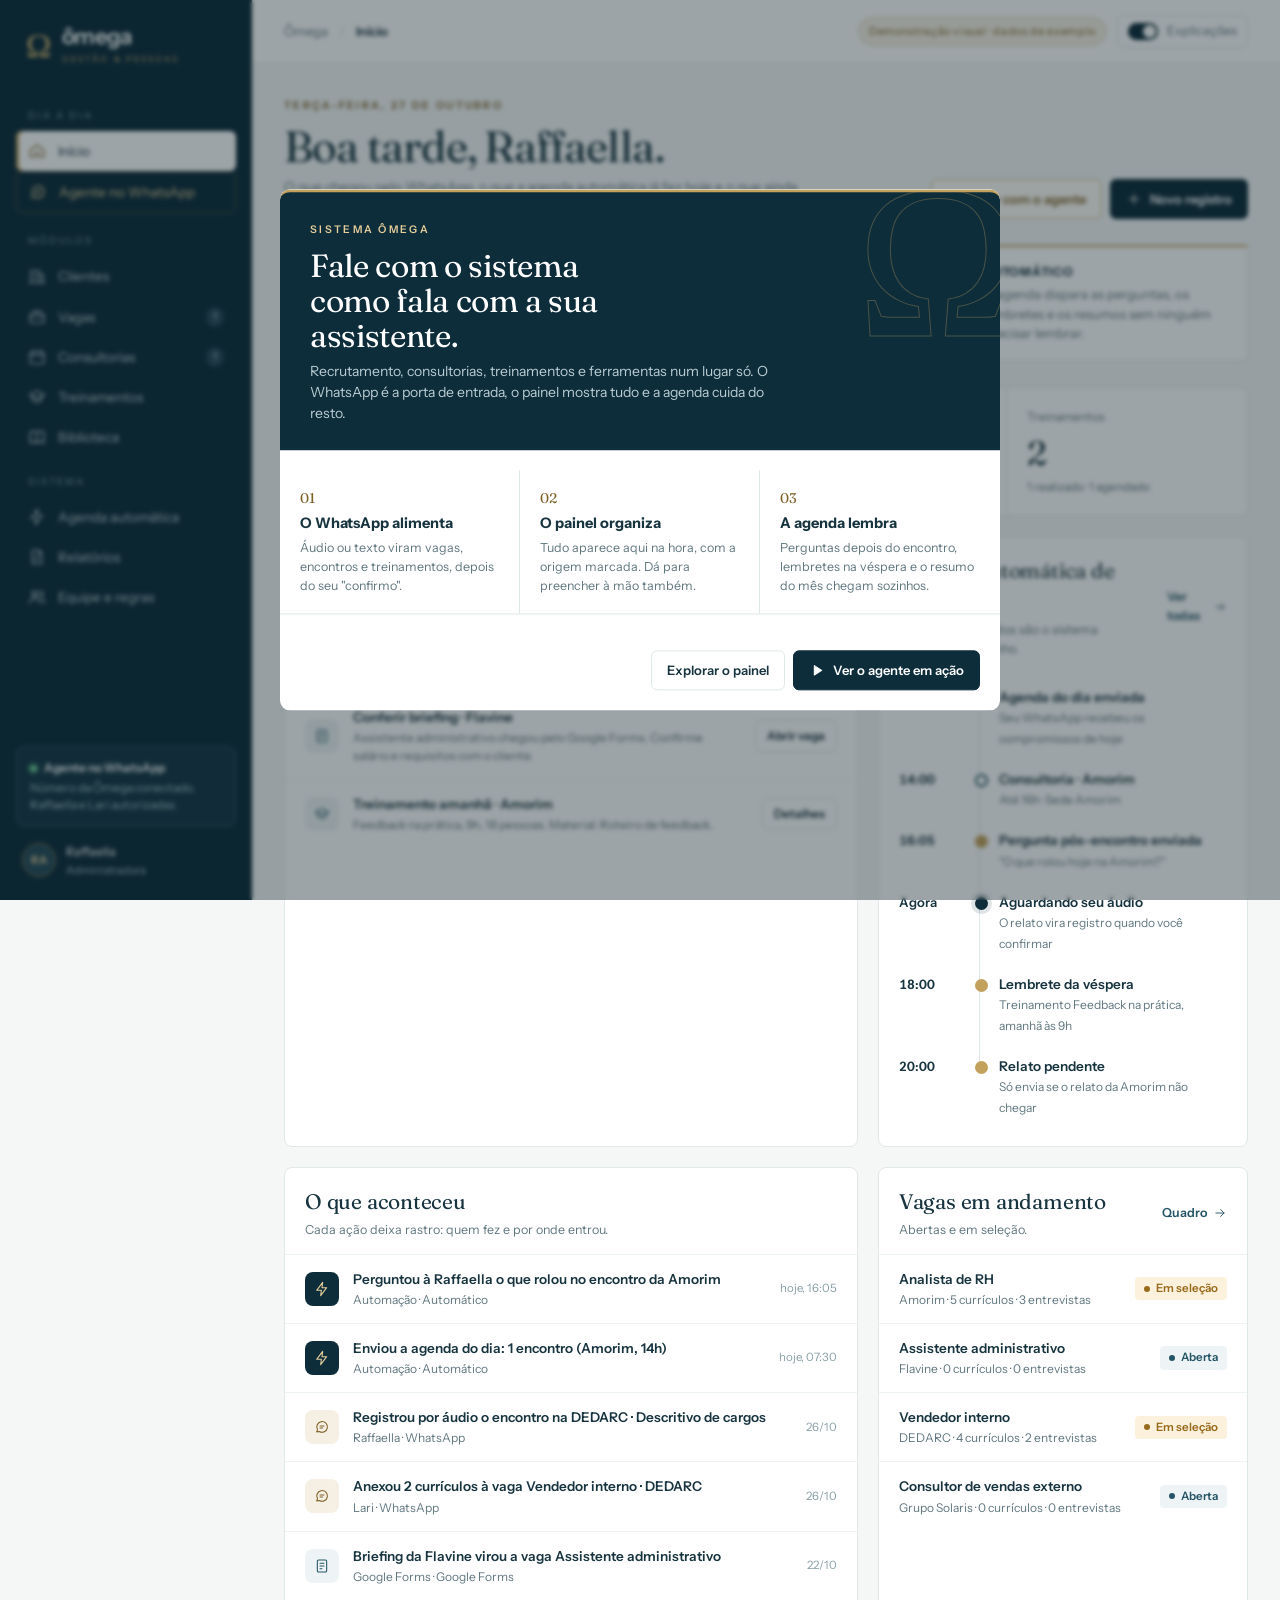
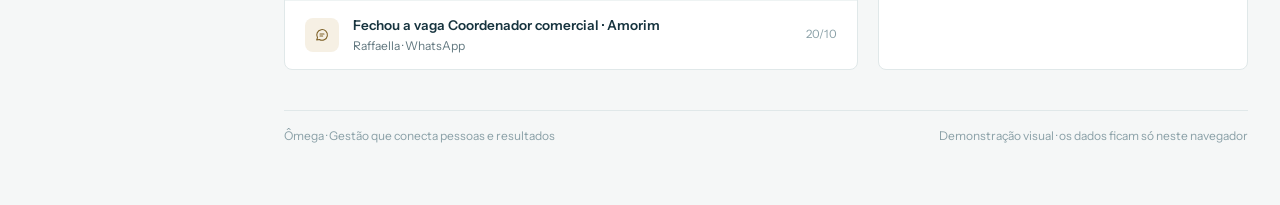
==== commit 5b0a0712: "Sistema Ômega visual: agente no WhatsApp, agenda automática e módulos Co-Authored-By: Claude Opus 5." ====
--- a/index.html
+++ b/index.html
@@ -3,464 +3,38 @@
 <head>
 <meta charset="utf-8">
 <meta name="viewport" content="width=device-width,initial-scale=1">
-<title>Sistema Ômega | Proposta</title>
-<meta name="description" content="Proposta do Sistema Ômega: recrutamentos, consultorias, treinamentos e ferramentas da Ômega em um só lugar, a um clique.">
+<title>Sistema Ômega</title>
+<meta name="description" content="Sistema Ômega: recrutamento, consultorias, treinamentos e ferramentas, operados pelo WhatsApp com um agente e organizados num painel.">
 <link rel="preconnect" href="https://fonts.googleapis.com">
 <link rel="preconnect" href="https://fonts.gstatic.com" crossorigin>
-<link rel="stylesheet" href="https://fonts.googleapis.com/css2?family=Fraunces:opsz,wght@9..144,300..700&family=Instrument+Sans:wght@400;500;600&display=swap">
-<style>
-/* Conceito: editorial petróleo e ouro, a mesma identidade do painel. A página conta a história
-   nas palavras da Raffaella (dor), mostra o dia a dia com o sistema e termina no protótipo. */
-:root{
-  --navy:#0e2d3b;
-  --navy-2:#143b4c;
-  --paper:#f5f7f7;
-  --surface:#ffffff;
-  --ink:#17343f;
-  --muted:#5d727a;
-  --line:#dbe4e6;
-  --gold:#c2a15d;
-  --gold-light:#e5ce99;
-  --gold-dark:#7d6026;
-  --display:"Fraunces",Georgia,serif;
-  --body:"Instrument Sans","Helvetica Neue",Arial,sans-serif;
-  --ease:cubic-bezier(.16,1,.3,1);
-}
-*{box-sizing:border-box}
-html{-webkit-text-size-adjust:100%}
-body{margin:0;background:var(--paper);color:var(--ink);font-family:var(--body);font-size:16px;line-height:1.6}
-a{color:inherit}
-img,svg{display:block;max-width:100%}
-.wrap{width:min(1240px,100% - 32px);margin-inline:auto}
-.eyebrow{font-size:11px;letter-spacing:.22em;text-transform:uppercase;font-weight:600;color:var(--gold-dark)}
-.sec{padding-block:clamp(5rem,13vh,9rem)}
-.secnum{font-family:var(--display);font-weight:300;font-size:14px;color:var(--gold-dark);display:flex;align-items:center;gap:14px}
-.secnum::after{content:"";height:1px;width:56px;background:currentColor;opacity:.6}
-h2{font-family:var(--display);font-weight:400;font-size:clamp(2.3rem,5.4vw,4.6rem);line-height:1;letter-spacing:-.025em;margin:18px 0 0;text-wrap:balance}
-.lead{font-size:clamp(1rem,1.3vw,1.15rem);color:var(--muted);max-width:56ch;margin:22px 0 0}
-
-/* Botões */
-.btn{display:inline-flex;align-items:center;gap:12px;padding:16px 24px;border-radius:2px;font-weight:600;font-size:15px;text-decoration:none;transition:background .3s var(--ease),color .3s var(--ease),transform .3s var(--ease)}
-.btn svg{width:18px;height:18px;transition:transform .3s var(--ease)}
-.btn:hover svg{transform:translateX(4px)}
-.btn.gold{background:var(--gold);color:var(--navy)}
-.btn.gold:hover{background:var(--gold-light)}
-.btn.ghost{color:#fff;border:1px solid #ffffff40}
-.btn.ghost:hover{background:#ffffff14}
-.btn.dark{background:var(--navy);color:#fff}
-.btn.dark:hover{background:var(--navy-2)}
-.textlink{display:inline-flex;align-items:center;gap:8px;font-size:14px;font-weight:600;color:var(--gold-dark);text-decoration:none;background:linear-gradient(currentColor,currentColor) 0 100%/0 1px no-repeat;transition:background-size .4s var(--ease)}
-.textlink:hover{background-size:100% 1px}
-.textlink svg{width:14px;height:14px}
-
-/* Topo */
-.top{position:absolute;inset:0 0 auto;z-index:5;padding-block:26px}
-.top .wrap{display:flex;align-items:center;justify-content:space-between;gap:16px}
-.brand{display:flex;align-items:center;gap:10px;color:#fff;text-decoration:none;font-weight:600;font-size:22px;letter-spacing:-.04em}
-.brand .mark{font-family:Georgia,serif;font-size:30px;color:#d2b472;font-weight:400}
-.brand small{display:block;font-size:8px;letter-spacing:.24em;color:#cfb478;font-weight:500;margin-top:1px}
-.top a.toplink{color:#d5e1e5;font-size:14px;text-decoration:none;border-bottom:1px solid #ffffff30;padding-bottom:2px}
-.top a.toplink:hover{color:#fff;border-color:var(--gold)}
-
-/* Hero */
-.hero{background:var(--navy);color:#fff;position:relative;overflow:hidden;min-height:100svh;display:flex;align-items:flex-end;padding-block:150px 64px}
-.hero .omega{position:absolute;right:-6vw;top:50%;transform:translateY(-52%);font-family:Georgia,serif;font-size:min(78vw,820px);line-height:.8;color:transparent;-webkit-text-stroke:1px #c2a15d55;pointer-events:none;user-select:none}
-.hero .wrap{position:relative}
-.hero .eyebrow{color:var(--gold-light)}
-.hero h1{font-family:var(--display);font-weight:350;font-size:clamp(3.6rem,12.5vw,11rem);line-height:.92;letter-spacing:-.04em;margin:22px 0 0;max-width:11ch}
-.hero h1 span{color:var(--gold)}
-.herogrid{display:grid;grid-template-columns:minmax(0,1.2fr) minmax(0,1fr);gap:48px;align-items:end;margin-top:44px}
-.hero p.sub{font-size:clamp(1.05rem,1.5vw,1.25rem);color:#c9d9de;max-width:44ch;margin:0}
-.heroactions{display:flex;flex-wrap:wrap;gap:12px;justify-content:flex-end}
-.herometa{display:grid;grid-template-columns:repeat(4,minmax(0,1fr));border-top:1px solid #ffffff22;margin-top:64px;padding-top:20px;gap:20px;font-size:13px;color:#a9c0c8}
-.herometa b{display:block;color:#fff;font-weight:500;font-size:15px;margin-top:4px}
-
-/* 01 · Falas */
-.voices{display:grid;grid-template-columns:minmax(0,.8fr) minmax(0,1.6fr);gap:clamp(32px,6vw,96px)}
-.voices aside{position:sticky;top:40px;align-self:start}
-.quotes{list-style:none;margin:0;padding:0}
-.quotes li{border-top:1px solid var(--line);padding:34px 0;display:grid;grid-template-columns:56px minmax(0,1fr);gap:18px}
-.quotes li:last-child{border-bottom:1px solid var(--line)}
-.quotes .n{font-family:var(--display);font-size:15px;color:var(--gold-dark);padding-top:8px}
-.quotes blockquote{margin:0;font-family:var(--display);font-weight:350;font-size:clamp(1.35rem,2.4vw,2rem);line-height:1.22;letter-spacing:-.015em}
-.quotes blockquote::before{content:"“";color:var(--gold)}
-.quotes blockquote::after{content:"”";color:var(--gold)}
-.quotes p{margin:12px 0 0;color:var(--muted);font-size:15px;max-width:56ch}
-
-/* 02 · Hoje x com o sistema */
-.compare{background:var(--surface);border-block:1px solid var(--line)}
-.cmphead{display:flex;justify-content:space-between;align-items:flex-end;gap:32px;flex-wrap:wrap}
-.cmp{margin-top:56px;border-top:2px solid var(--ink)}
-.cmprow{display:grid;grid-template-columns:minmax(0,1fr) 48px minmax(0,1.15fr) 170px;gap:24px;align-items:center;padding:26px 0;border-bottom:1px solid var(--line);transition:background .3s var(--ease)}
-.cmprow:hover{background:linear-gradient(90deg,transparent,#c2a15d0d 30%,transparent)}
-.cmprow.headrow{padding:14px 0;font-size:11px;letter-spacing:.2em;text-transform:uppercase;font-weight:600;color:var(--muted)}
-.cmprow.headrow:hover{background:none}
-.before{color:var(--muted);text-decoration:line-through;text-decoration-color:#c2a15d88;text-decoration-thickness:1px}
-.arrow{color:var(--gold);font-size:22px;text-align:center}
-.after{font-weight:500;font-size:17px}
-.cmprow .textlink{justify-self:end}
-
-/* 03 · Um dia com o sistema */
-.day{background:var(--navy);color:#fff;position:relative;overflow:hidden}
-.day h2{max-width:14ch}
-.day .lead{color:#b9ccd2}
-.day .secnum{color:var(--gold)}
-.timeline{margin-top:72px;display:grid;gap:0;position:relative}
-.timeline::before{content:"";position:absolute;left:96px;top:0;bottom:0;width:1px;background:#ffffff1f}
-.moment{display:grid;grid-template-columns:96px minmax(0,1fr) minmax(0,1fr);gap:0 48px;padding:40px 0;position:relative}
-.moment .when{font-family:var(--display);font-size:15px;color:var(--gold-light);padding-top:4px}
-.moment .when::after{content:"";position:absolute;left:92px;top:48px;width:9px;height:9px;border-radius:50%;background:var(--gold);box-shadow:0 0 0 6px var(--navy)}
-.moment h3{font-family:var(--display);font-weight:400;font-size:clamp(1.5rem,2.4vw,2.1rem);line-height:1.15;margin:0 0 12px;letter-spacing:-.015em;padding-left:40px}
-.moment p{margin:0;color:#b9ccd2;max-width:46ch;padding-left:40px}
-.moment .textlink{color:var(--gold-light);margin:18px 0 0 40px}
-.phone{background:#0b2531;border:1px solid #ffffff14;border-radius:18px;padding:18px;display:grid;gap:10px;align-self:start}
-.phone .ph{font-size:11px;letter-spacing:.14em;text-transform:uppercase;color:#7f9ea9;display:flex;justify-content:space-between}
-.bubble{padding:12px 14px;border-radius:12px 12px 12px 3px;background:#18404f;font-size:14px;line-height:1.5;max-width:92%}
-.bubble.me{justify-self:end;background:#e9dcb9;color:var(--navy);border-radius:12px 12px 3px 12px}
-.bubble small{display:block;font-size:10.5px;letter-spacing:.08em;text-transform:uppercase;opacity:.65;margin-bottom:4px}
-.card-mini{background:#fff;color:var(--ink);border-radius:10px;padding:14px 16px;font-size:13.5px;display:grid;gap:6px}
-.card-mini b{font-weight:600}
-.card-mini .row{display:flex;justify-content:space-between;gap:10px;border-top:1px solid var(--line);padding-top:6px;color:var(--muted)}
-.card-mini .row:first-of-type{border-top:0;padding-top:0}
-.pill{display:inline-block;font-size:11px;font-weight:600;padding:3px 8px;border-radius:3px;background:#f6f0e4;color:var(--gold-dark)}
-
-/* 04 · O que tem dentro */
-.inside{display:grid;grid-template-columns:minmax(0,1fr) minmax(0,1.5fr);gap:clamp(32px,6vw,96px)}
-.inside aside{position:sticky;top:40px;align-self:start}
-.mods{list-style:none;margin:0;padding:0;border-top:2px solid var(--ink)}
-.mods a{display:grid;grid-template-columns:54px minmax(0,1fr) 24px;gap:18px;align-items:baseline;padding:24px 16px 24px 4px;border-bottom:1px solid var(--line);text-decoration:none;transition:background .35s var(--ease),color .35s var(--ease),padding .35s var(--ease)}
-.mods a:hover,.mods a:focus-visible{background:var(--navy);color:#fff;padding-left:18px;outline:none}
-.mods .n{font-family:var(--display);color:var(--gold-dark);font-size:15px}
-.mods a:hover .n,.mods a:focus-visible .n{color:var(--gold)}
-.mods h3{font-family:var(--display);font-weight:400;font-size:clamp(1.35rem,2vw,1.75rem);margin:0;letter-spacing:-.01em}
-.mods p{margin:6px 0 0;color:var(--muted);font-size:15px}
-.mods a:hover p,.mods a:focus-visible p{color:#b9ccd2}
-.mods svg{width:20px;height:20px;color:var(--gold)}
-
-/* 05 · Como vamos construir */
-.build{background:var(--surface);border-block:1px solid var(--line)}
-.steps{display:grid;grid-template-columns:repeat(3,minmax(0,1fr)) minmax(0,1.15fr);margin-top:64px;border-top:2px solid var(--ink)}
-.step{padding:28px 26px 30px 0;border-right:1px solid var(--line);display:grid;align-content:start;gap:12px;min-width:0}
-.step + .step{padding-left:26px}
-.step .k{font-size:11px;letter-spacing:.2em;text-transform:uppercase;font-weight:600;color:var(--muted)}
-.step h3{font-family:var(--display);font-weight:400;font-size:1.55rem;line-height:1.15;margin:0}
-.step p{margin:0;color:var(--muted);font-size:15px}
-.step ul{margin:4px 0 0;padding:0;list-style:none;display:grid;gap:6px;font-size:14.5px}
-.step li::before{content:"→ ";color:var(--gold)}
-.step.dream{background:var(--navy);color:#fff;border-right:0;padding:28px 28px 30px;margin-top:-2px;border-top:3px solid var(--gold)}
-.step.dream .k{color:var(--gold-light)}
-.step.dream p{color:#b9ccd2}
-.phasebar{display:grid;grid-template-columns:3fr 1.15fr;margin-top:14px;font-size:12px;letter-spacing:.16em;text-transform:uppercase;font-weight:600;color:var(--muted)}
-.phasebar span{border-top:1px solid currentColor;padding-top:10px}
-.phasebar span + span{color:var(--gold-dark);margin-left:26px}
-
-/* 06 · Explore */
-.explore{display:grid;grid-template-columns:minmax(0,1.3fr) minmax(0,1fr);gap:clamp(32px,6vw,96px);align-items:start}
-.explore h2{font-size:clamp(2.6rem,6.5vw,5.6rem)}
-.route{counter-reset:r;list-style:none;margin:0;padding:0;border-top:1px solid var(--ink)}
-.route li{counter-increment:r;padding:20px 0 20px 52px;border-bottom:1px solid var(--line);position:relative}
-.route li::before{content:counter(r,decimal-leading-zero);position:absolute;left:0;top:20px;font-family:var(--display);color:var(--gold-dark)}
-.route b{font-weight:600;display:block}
-.route span{color:var(--muted);font-size:15px}
-.notice{margin-top:28px;font-size:14px;color:var(--muted);border-left:2px solid var(--gold);padding:4px 0 4px 16px;max-width:52ch}
-.explore .btn{margin-top:36px}
-
-footer{background:var(--navy);color:#a9c0c8;padding-block:56px;font-size:14px}
-footer .wrap{display:flex;justify-content:space-between;gap:24px;flex-wrap:wrap;align-items:flex-end}
-footer .brand{font-size:20px}
-
-/* Reveal */
-.rv{opacity:0;transform:translateY(28px);transition:opacity .9s var(--ease),transform .9s var(--ease)}
-.rv.visible{opacity:1;transform:none}
-@media (prefers-reduced-motion:reduce){.rv{opacity:1;transform:none;transition:none}*{scroll-behavior:auto!important;transition:none!important}}
-@media (prefers-reduced-motion:no-preference){html{scroll-behavior:smooth}}
-
-@media (max-width:980px){
-  .herogrid,.voices,.inside,.explore{grid-template-columns:minmax(0,1fr)}
-  .heroactions{justify-content:flex-start}
-  .voices aside,.inside aside{position:static}
-  .herometa{grid-template-columns:repeat(2,minmax(0,1fr))}
-  .cmprow{grid-template-columns:minmax(0,1fr) 32px minmax(0,1fr)}
-  .cmprow .textlink{grid-column:3;justify-self:start}
-  .moment{grid-template-columns:96px minmax(0,1fr);row-gap:24px}
-  .moment .phone{grid-column:2;margin-left:40px}
-  .steps{grid-template-columns:repeat(2,minmax(0,1fr))}
-  .step:nth-child(2){border-right:0}
-  .step:nth-child(3){padding-left:0}
-  .step:nth-child(-n+2){border-bottom:1px solid var(--line)}
-  .phasebar{display:none}
-}
-@media (max-width:620px){
-  .top a.toplink{display:none}
-  .hero{padding-block:120px 40px}
-  .hero .omega{right:-30vw;font-size:120vw;top:38%}
-  .herometa{margin-top:44px}
-  .quotes li{grid-template-columns:36px minmax(0,1fr);gap:10px}
-  .cmprow{grid-template-columns:minmax(0,1fr);gap:8px}
-  .cmprow.headrow{display:none}
-  .cmprow .arrow{display:none}
-  .cmprow .before::before{content:"Hoje: ";text-decoration:none;display:inline-block;font-size:11px;letter-spacing:.14em;text-transform:uppercase;font-weight:600;margin-right:4px}
-  .cmprow .textlink{grid-column:auto}
-  .timeline::before{left:6px}
-  .moment{grid-template-columns:minmax(0,1fr);padding:32px 0 32px 32px}
-  .moment .when::after{left:2px;top:38px}
-  .moment h3,.moment p{padding-left:0}
-  .moment .textlink{margin-left:0}
-  .moment .phone{grid-column:1;margin-left:0}
-  .mods a{grid-template-columns:36px minmax(0,1fr) 20px;gap:10px}
-  .steps{grid-template-columns:minmax(0,1fr)}
-  .step,.step + .step{padding:24px 0;border-right:0;border-bottom:1px solid var(--line)}
-  .step.dream{padding:24px 20px;margin-top:0}
-  .btn{width:100%;justify-content:center}
-}
-</style>
+<link rel="stylesheet" href="https://fonts.googleapis.com/css2?family=Fraunces:opsz,wght@9..144,300..600&family=Instrument+Sans:wght@400;500;600;700&display=swap">
+<link rel="stylesheet" href="assets/styles.css">
 </head>
 <body>
-
-<header class="top">
-  <div class="wrap">
-    <a class="brand" href="#inicio" aria-label="Ômega, início"><span class="mark">Ω</span><span>ômega<small>GESTÃO &amp; PESSOAS</small></span></a>
-    <a class="toplink" href="painel.html">Abrir o protótipo →</a>
+<div class="app">
+  <aside class="side" id="side" aria-label="Menu principal">
+    <a class="brand" href="#inicio"><span class="mark">Ω</span><span><b>ômega</b><small>GESTÃO &amp; PESSOAS</small></span></a>
+    <nav id="nav"></nav>
+    <div class="sidefoot">
+      <div class="conn"><b><span class="live"></span>Agente no WhatsApp</b><span>Número da Ômega conectado. Raffaella e Lari autorizadas.</span></div>
+      <div class="meuser"><span class="av">RA</span><span>Raffaella<small>Administradora</small></span></div>
+    </div>
+  </aside>
+  <div class="main">
+    <header class="top">
+      <button class="menu" id="menuBtn" aria-label="Abrir menu"></button>
+      <div class="crumb">Ômega <span style="margin:0 8px;color:#c4d0d3">/</span> <b id="crumb">Início</b></div>
+      <div class="topr">
+        <span class="demo">Demonstração visual · dados de exemplo</span>
+        <button class="switch" id="explainBtn" role="switch" aria-checked="true"><i></i><span>Explicações</span></button>
+      </div>
+    </header>
+    <main class="page" id="page"></main>
   </div>
-</header>
-
-<section class="hero" id="inicio">
-  <div class="omega" aria-hidden="true">Ω</div>
-  <div class="wrap">
-    <div class="eyebrow">Proposta · Sistema Ômega</div>
-    <h1>Tudo a um <span>clique.</span></h1>
-    <div class="herogrid">
-      <p class="sub">Recrutamentos, consultorias, treinamentos e ferramentas da Ômega saem dos grupos de WhatsApp e das pastas do computador e passam a morar em um só lugar. Organizado para você e fácil de seguir para quem estiver na equipe.</p>
-      <div class="heroactions">
-        <a class="btn ghost" href="#falas">Entender a proposta</a>
-        <a class="btn gold" href="painel.html">Explorar o protótipo <svg viewBox="0 0 24 24" fill="none" stroke="currentColor" stroke-width="1.6" aria-hidden="true"><path d="M4 12h16m-6-6 6 6-6 6"/></svg></a>
-      </div>
-    </div>
-    <div class="herometa">
-      <div>Para<b>Raffaella · Ômega</b></div>
-      <div>Preparado por<b>Wallison Carvalho</b></div>
-      <div>Formato<b>Painel web, no celular e no computador</b></div>
-      <div>Protótipo<b>Interativo, com dados de exemplo</b></div>
-    </div>
-  </div>
-</section>
-
-<!-- 01 · Nas palavras dela -->
-<section class="sec" id="falas">
-  <div class="wrap voices">
-    <aside class="rv">
-      <div class="secnum">01</div>
-      <h2>Do jeito que você contou.</h2>
-      <p class="lead">Partimos dos seus áudios. Cada frase abaixo virou uma parte do sistema.</p>
-    </aside>
-    <ol class="quotes">
-      <li class="rv"><span class="n">i.</span><div><blockquote>Se eu quiser saber quantos recrutamentos eu fiz mês passado, eu tenho que voltar as conversas tudinho nos grupos.</blockquote><p>Cada vaga vira um grupo no WhatsApp, e a informação se perde no meio das conversas.</p></div></li>
-      <li class="rv"><span class="n">ii.</span><div><blockquote>É tudo na minha cabeça. Eu tô ficando muito esquecida.</blockquote><p>A pauta da semana, o assunto, a ferramenta aplicada em cada cliente: hoje só existem na memória e no histórico do WhatsApp.</p></div></li>
-      <li class="rv"><span class="n">iii.</span><div><blockquote>Ela me contrata a mesma vaga de meses atrás. Pra eu não precisar perguntar a mesma coisa a ela.</blockquote><p>Cliente recorrente não deveria ter que responder o briefing duas vezes.</p></div></li>
-      <li class="rv"><span class="n">iv.</span><div><blockquote>Eu tô mexendo no computador todinho pra achar a ferramenta.</blockquote><p>PDFs do Canva, testes de perfil e pastas por empresa espalhados na pasta Downloads.</p></div></li>
-      <li class="rv"><span class="n">v.</span><div><blockquote>Até pra mostrar ao cliente, quando o cliente ficar querendo questionar.</blockquote><p>Provar o trabalho feito em seis meses hoje significa foto, print e PDF montado na hora.</p></div></li>
-      <li class="rv"><span class="n">vi.</span><div><blockquote>Ninguém é eterno. A próxima assistente só vai seguir aquele protocolo.</blockquote><p>A operação não pode depender da memória de uma única pessoa.</p></div></li>
-    </ol>
-  </div>
-</section>
-
-<!-- 02 · Hoje x com o sistema -->
-<section class="sec compare" id="antes-depois">
-  <div class="wrap">
-    <div class="cmphead rv">
-      <div>
-        <div class="secnum">02</div>
-        <h2>O que muda no seu dia.</h2>
-      </div>
-      <p class="lead" style="margin:0">Cada linha leva direto para a tela correspondente no protótipo.</p>
-    </div>
-    <div class="cmp">
-      <div class="cmprow headrow"><span>Hoje</span><span></span><span>Com o Sistema Ômega</span><span></span></div>
-      <div class="cmprow rv"><span class="before">Contar as vagas do mês relendo grupo por grupo</span><span class="arrow" aria-hidden="true">→</span><span class="after">Vagas abertas, em andamento e fechadas no quadro, com o valor do mês somado</span><a class="textlink" href="painel.html#jobs">Ver vagas ↗</a></div>
-      <div class="cmprow rv"><span class="before">Copiar o briefing do Google Forms à mão</span><span class="arrow" aria-hidden="true">→</span><span class="after">O cliente preenche o formulário e a vaga já nasce cadastrada, com aviso para a assistente</span><a class="textlink" href="painel.html#automations">Ver automação ↗</a></div>
-      <div class="cmprow rv"><span class="before">Perguntar tudo de novo ao cliente recorrente</span><span class="arrow" aria-hidden="true">→</span><span class="after">“Repetir vaga” em um clique: salário e requisitos voltam prontos, só falta confirmar</span><a class="textlink" href="painel.html#jobs">Ver vagas ↗</a></div>
-      <div class="cmprow rv"><span class="before">Lembrar o que foi feito em cada encontro</span><span class="arrow" aria-hidden="true">→</span><span class="after">Cada visita registrada com pauta, ferramenta, falta e próximo passo, por cliente e por mês</span><a class="textlink" href="painel.html#meetings">Ver consultorias ↗</a></div>
-      <div class="cmprow rv"><span class="before">Procurar ferramentas na pasta Downloads</span><span class="arrow" aria-hidden="true">→</span><span class="after">Biblioteca por categoria (RH, Recrutamento, Briefing, Testes), com busca e botão de imprimir</span><a class="textlink" href="painel.html#library">Ver biblioteca ↗</a></div>
-      <div class="cmprow rv"><span class="before">Foto e PDF montado na hora para o cliente</span><span class="arrow" aria-hidden="true">→</span><span class="after">Relatório do cliente por período, pronto para imprimir ou salvar em PDF</span><a class="textlink" href="painel.html#reports">Ver relatórios ↗</a></div>
-      <div class="cmprow rv"><span class="before">A assistente depende de você para tudo</span><span class="arrow" aria-hidden="true">→</span><span class="after">Guia da assistente dentro do sistema, com o passo a passo de cada rotina</span><a class="textlink" href="painel.html#protocol">Ver guia ↗</a></div>
-    </div>
-  </div>
-</section>
-
-<!-- 03 · Um dia com o sistema -->
-<section class="sec day" id="dia">
-  <div class="wrap">
-    <div class="rv">
-      <div class="secnum">03</div>
-      <h2>A rotina que anda sozinha.</h2>
-      <p class="lead">As automações cuidam da parte repetitiva. Você conta o que aconteceu, a assistente confere, e o registro fica guardado.</p>
-    </div>
-
-    <div class="timeline">
-      <article class="moment rv">
-        <span class="when">Manhã</span>
-        <div>
-          <h3>O cliente manda o briefing. A vaga se organiza sozinha.</h3>
-          <p>O mesmo Google Forms que você já usa passa a alimentar o sistema. A vaga aparece como aberta e a assistente recebe o aviso para conferir.</p>
-          <a class="textlink" href="painel.html#automations">Testar no protótipo ↗</a>
-        </div>
-        <div class="phone" aria-label="Exemplo de aviso">
-          <div class="ph"><span>Aviso à assistente</span><span>09:12</span></div>
-          <div class="bubble"><small>Ômega</small>Chegou uma nova vaga da Amorim: Assistente financeiro. O briefing já está organizado para conferir.</div>
-          <div class="card-mini"><b>Assistente financeiro</b><div class="row"><span>Cliente</span><span>Amorim</span></div><div class="row"><span>Salário</span><span>R$ 2.600</span></div><div class="row"><span>Status</span><span class="pill">Aberta</span></div></div>
-        </div>
-      </article>
-
-      <article class="moment rv">
-        <span class="when">Tarde</span>
-        <div>
-          <h3>Você sai da visita e só responde uma pergunta.</h3>
-          <p>Quando o encontro termina na agenda, chega no seu WhatsApp: “o que rolou hoje?”. Você responde em áudio, a IA organiza em pauta, ferramenta e próximo passo, e a assistente só revisa.</p>
-          <a class="textlink" href="painel.html#meetings">Ver um relato para revisar ↗</a>
-        </div>
-        <div class="phone" aria-label="Exemplo de conversa no WhatsApp">
-          <div class="ph"><span>WhatsApp</span><span>16:40</span></div>
-          <div class="bubble"><small>Ômega</small>Rafa, o que rolou hoje na Amorim? Pauta, ferramenta e próximo passo?</div>
-          <div class="bubble me"><small>Você · áudio</small>Trabalhamos liderança e feedback com a roda de competências. Cada líder traz o plano de ação semana que vem.</div>
-          <div class="card-mini"><b>Relato organizado</b><div class="row"><span>Pauta</span><span>Liderança e feedback</span></div><div class="row"><span>Ferramenta</span><span>Roda de competências</span></div><div class="row"><span>Situação</span><span class="pill">A revisar</span></div></div>
-        </div>
-      </article>
-
-      <article class="moment rv">
-        <span class="when">Véspera</span>
-        <div>
-          <h3>Antes da próxima visita, a memória chega até você.</h3>
-          <p>Um lembrete com o que foi trabalhado no último encontro e o próximo passo combinado. Nada de voltar nas conversas.</p>
-        </div>
-        <div class="phone" aria-label="Exemplo de lembrete">
-          <div class="ph"><span>Lembrete</span><span>Quarta · 08:00</span></div>
-          <div class="bubble"><small>Ômega</small>Amanhã tem Amorim. Semana passada vocês trabalharam liderança e feedback. Próximo passo: revisar os planos de ação dos líderes.</div>
-        </div>
-      </article>
-
-      <article class="moment rv">
-        <span class="when">Dia 1</span>
-        <div>
-          <h3>O mês fechado, numa mensagem.</h3>
-          <p>Vagas fechadas, abertas e em andamento, valor contratado, visitas e treinamentos. Sem abrir planilha.</p>
-          <a class="textlink" href="painel.html#dashboard">Ver a visão geral ↗</a>
-        </div>
-        <div class="phone" aria-label="Exemplo de resumo mensal">
-          <div class="ph"><span>Resumo do mês</span><span>01/11 · 08:00</span></div>
-          <div class="bubble"><small>Ômega</small>Rafa, aqui está outubro:<br>• 5 processos de recrutamento<br>• 2 em andamento · 2 fechados<br>• 3 visitas de consultoria<br>• 1 treinamento realizado<br>Os detalhes estão no painel.</div>
-        </div>
-      </article>
-
-      <article class="moment rv">
-        <span class="when">Quando precisar</span>
-        <div>
-          <h3>O cliente pergunta. O trabalho está provado.</h3>
-          <p>Escolha a empresa e o período. Sai a linha do tempo de encontros, faltas, ferramentas, vagas e treinamentos, pronta para imprimir ou salvar em PDF.</p>
-          <a class="textlink" href="painel.html#reports">Gerar um relatório ↗</a>
-        </div>
-        <div class="phone" aria-label="Exemplo de relatório">
-          <div class="ph"><span>Relatório</span><span>Amorim · 6 meses</span></div>
-          <div class="card-mini"><b>Amorim · Atividades realizadas</b><div class="row"><span>Encontros</span><span>22 · 2 faltas</span></div><div class="row"><span>Vagas</span><span>7 · 5 fechadas</span></div><div class="row"><span>Treinamentos</span><span>2</span></div></div>
-        </div>
-      </article>
-    </div>
-  </div>
-</section>
-
-<!-- 04 · O que tem dentro -->
-<section class="sec" id="dentro">
-  <div class="wrap inside">
-    <aside class="rv">
-      <div class="secnum">04</div>
-      <h2>O que tem dentro.</h2>
-      <p class="lead">Nove telas, cada uma com uma função. Clique para abrir direto no protótipo.</p>
-    </aside>
-    <ul class="mods">
-      <li class="rv"><a href="painel.html#dashboard"><span class="n">01</span><span><h3>Visão geral</h3><p>Os números do mês e o que precisa da sua ação hoje.</p></span><svg viewBox="0 0 24 24" fill="none" stroke="currentColor" stroke-width="1.6" aria-hidden="true"><path d="M7 17 17 7M8 7h9v9"/></svg></a></li>
-      <li class="rv"><a href="painel.html#clients"><span class="n">02</span><span><h3>Clientes</h3><p>O histórico completo de cada empresa, sem procurar em conversas.</p></span><svg viewBox="0 0 24 24" fill="none" stroke="currentColor" stroke-width="1.6" aria-hidden="true"><path d="M7 17 17 7M8 7h9v9"/></svg></a></li>
-      <li class="rv"><a href="painel.html#jobs"><span class="n">03</span><span><h3>Vagas</h3><p>Briefing, salário, requisitos, valor cobrado, candidatos e status.</p></span><svg viewBox="0 0 24 24" fill="none" stroke="currentColor" stroke-width="1.6" aria-hidden="true"><path d="M7 17 17 7M8 7h9v9"/></svg></a></li>
-      <li class="rv"><a href="painel.html#meetings"><span class="n">04</span><span><h3>Consultorias</h3><p>Cada encontro com pauta, conversa, ferramenta, falta e próximo passo.</p></span><svg viewBox="0 0 24 24" fill="none" stroke="currentColor" stroke-width="1.6" aria-hidden="true"><path d="M7 17 17 7M8 7h9v9"/></svg></a></li>
-      <li class="rv"><a href="painel.html#training"><span class="n">05</span><span><h3>Treinamentos</h3><p>Onde, quando, tema e quantos funcionários participaram.</p></span><svg viewBox="0 0 24 24" fill="none" stroke="currentColor" stroke-width="1.6" aria-hidden="true"><path d="M7 17 17 7M8 7h9v9"/></svg></a></li>
-      <li class="rv"><a href="painel.html#library"><span class="n">06</span><span><h3>Biblioteca</h3><p>Suas ferramentas por categoria, prontas para achar e imprimir.</p></span><svg viewBox="0 0 24 24" fill="none" stroke="currentColor" stroke-width="1.6" aria-hidden="true"><path d="M7 17 17 7M8 7h9v9"/></svg></a></li>
-      <li class="rv"><a href="painel.html#automations"><span class="n">07</span><span><h3>Automações</h3><p>Os seis fluxos que tiram o trabalho repetitivo da rotina.</p></span><svg viewBox="0 0 24 24" fill="none" stroke="currentColor" stroke-width="1.6" aria-hidden="true"><path d="M7 17 17 7M8 7h9v9"/></svg></a></li>
-      <li class="rv"><a href="painel.html#reports"><span class="n">08</span><span><h3>Relatórios</h3><p>O trabalho feito para cada cliente, por período, em PDF.</p></span><svg viewBox="0 0 24 24" fill="none" stroke="currentColor" stroke-width="1.6" aria-hidden="true"><path d="M7 17 17 7M8 7h9v9"/></svg></a></li>
-      <li class="rv"><a href="painel.html#protocol"><span class="n">09</span><span><h3>Guia da assistente</h3><p>O protocolo da rotina, para qualquer assistente seguir sem depender de você.</p></span><svg viewBox="0 0 24 24" fill="none" stroke="currentColor" stroke-width="1.6" aria-hidden="true"><path d="M7 17 17 7M8 7h9v9"/></svg></a></li>
-    </ul>
-  </div>
-</section>
-
-<!-- 05 · Como vamos construir -->
-<section class="sec build" id="etapas">
-  <div class="wrap">
-    <div class="rv">
-      <div class="secnum">05</div>
-      <h2>Como vamos construir.</h2>
-      <p class="lead">Começamos pelo que mais dói hoje. Cada entrega já entra em uso, sem esperar o sistema inteiro ficar pronto.</p>
-    </div>
-    <div class="steps">
-      <div class="step rv">
-        <span class="k">Entrega 1</span>
-        <h3>Recrutamento</h3>
-        <p>Seu produto mais vendido e a dor mais citada.</p>
-        <ul><li>Clientes e vagas</li><li>Google Forms ligado ao sistema</li><li>Painel do mês</li></ul>
-      </div>
-      <div class="step rv">
-        <span class="k">Entrega 2</span>
-        <h3>Consultoria</h3>
-        <p>Nenhum encontro se perde.</p>
-        <ul><li>Registro dos encontros</li><li>Pergunta pós-visita no WhatsApp</li><li>Relatório do cliente em PDF</li></ul>
-      </div>
-      <div class="step rv">
-        <span class="k">Entrega 3</span>
-        <h3>Treinamentos e ferramentas</h3>
-        <p>Tudo no lugar.</p>
-        <ul><li>Agenda de treinamentos</li><li>Biblioteca com seus materiais</li><li>Migração das pastas do computador</li></ul>
-      </div>
-      <div class="step dream rv">
-        <span class="k">Fase 2 · O sonho</span>
-        <h3>Portal do cliente</h3>
-        <p>Cada cliente entra com login e acompanha as próprias vagas, quantos candidatos foram entrevistados, os encontros e as ferramentas aplicadas. Você escolhe o que fica visível. Como a Fase 1 já registra tudo, o portal é uma janela sobre esses dados, sem começar do zero.</p>
-      </div>
-    </div>
-    <div class="phasebar" aria-hidden="true"><span>Fase 1 · Painel interno</span><span>Fase 2</span></div>
-  </div>
-</section>
-
-<!-- 06 · Explore -->
-<section class="sec" id="explorar">
-  <div class="wrap explore">
-    <div class="rv">
-      <div class="secnum">06</div>
-      <h2>Agora é com você. Experimente.</h2>
-      <p class="lead">O protótipo funciona de verdade, com dados de exemplo. Em três minutos dá para ver o sistema inteiro.</p>
-      <p class="notice">Nada é enviado: o WhatsApp, o formulário e a IA aparecem como simulação. O que você criar fica salvo só no seu navegador, e dá para reiniciar os exemplos quando quiser.</p>
-      <a class="btn dark" href="painel.html?tour=1">Abrir o protótipo <svg viewBox="0 0 24 24" fill="none" stroke="currentColor" stroke-width="1.6" aria-hidden="true"><path d="M4 12h16m-6-6 6 6-6 6"/></svg></a>
-    </div>
-    <ol class="route rv">
-      <li><b>Simule um briefing chegando</b><span>Na Visão geral, toque em “Simular novo briefing” e veja a vaga nascer.</span></li>
-      <li><b>Mova a vaga no quadro</b><span>Em Vagas, confirme o briefing, inicie a seleção e feche. Os números se atualizam.</span></li>
-      <li><b>Repita uma vaga antiga</b><span>Numa vaga fechada, use “Repetir vaga” e veja os requisitos voltarem prontos.</span></li>
-      <li><b>Revise um relato de visita</b><span>Em Consultorias, confirme o relato da Amorim em um clique.</span></li>
-      <li><b>Gere o relatório do cliente</b><span>Em Relatórios, escolha a Amorim e salve em PDF.</span></li>
-    </ol>
-  </div>
-</section>
-
-<footer>
-  <div class="wrap">
-    <div>
-      <a class="brand" href="#inicio"><span class="mark">Ω</span><span>ômega<small>GESTÃO &amp; PESSOAS</small></span></a>
-      <p style="margin:14px 0 0">Gestão que conecta pessoas e resultados.</p>
-    </div>
-    <p style="margin:0">Proposta e protótipo por Wallison Carvalho · Dados ilustrativos</p>
-  </div>
-</footer>
-
-<script>
-(()=>{const els=document.querySelectorAll('.rv');
-if(!('IntersectionObserver' in window)||matchMedia('(prefers-reduced-motion: reduce)').matches){els.forEach(e=>e.classList.add('visible'));return}
-const io=new IntersectionObserver(es=>es.forEach(e=>{if(e.isIntersecting){e.target.classList.add('visible');io.unobserve(e.target)}}),{rootMargin:'0px 0px -8% 0px'});
-els.forEach(e=>io.observe(e))})();
-</script>
+</div>
+<div id="layer"></div>
+<div id="toast" role="status" aria-live="polite"></div>
+<script src="assets/data.js"></script>
+<script src="assets/app.js"></script>
 </body>
 </html>
--- a/assets/styles.css
+++ b/assets/styles.css
@@ -0,0 +1,437 @@
+/* Sistema Ômega · petróleo, ouro e papel. Títulos em Fraunces, interface em Instrument Sans.
+   Regras: acento dourado em poucos lugares, réguas de 1px no lugar de sombras, raio pequeno. */
+:root{
+  --navy:#0e2d3b;--navy-2:#103342;--navy-3:#1c4050;--petrol:#245466;
+  --gold:#c2a15d;--gold-l:#e5ce99;--gold-d:#7d6026;--gold-bg:#f6f0e4;
+  --paper:#f5f7f7;--surface:#fff;--ink:#17343f;--muted:#61777f;--soft:#8aa0a7;
+  --line:#e0e8e9;--line-2:#eef3f3;--tint:#eef4f5;
+  --ok:#2f7a5b;--ok-bg:#e8f3ee;--warn:#9a6a1c;--warn-bg:#fbf1dc;--bad:#a14a3b;--bad-bg:#f8e9e5;
+  --display:"Fraunces",Georgia,serif;--ui:"Instrument Sans","Helvetica Neue",Arial,sans-serif;
+  --ease:cubic-bezier(.16,1,.3,1);--r:6px;
+}
+*{box-sizing:border-box}
+html{-webkit-text-size-adjust:100%}
+body{margin:0;background:var(--paper);color:var(--ink);font-family:var(--ui);font-size:14px;line-height:1.5}
+button,input,select,textarea{font:inherit;color:inherit}
+button{cursor:pointer;background:none;border:0;padding:0}
+a{color:inherit;text-decoration:none}
+svg{display:block}
+.ico{width:18px;height:18px;flex-shrink:0}
+:focus-visible{outline:2px solid var(--gold);outline-offset:3px}
+
+/* ── Estrutura ───────────────────────────── */
+.app{display:grid;grid-template-columns:252px minmax(0,1fr);min-height:100vh}
+.side{background:var(--navy);color:#c9d8dd;position:sticky;top:0;height:100vh;display:flex;flex-direction:column;padding:26px 16px 18px;overflow-y:auto;z-index:30}
+.brand{display:flex;align-items:center;gap:11px;padding:0 10px 26px;color:#fff;text-decoration:none}
+.brand .mark{font-family:Georgia,serif;font-size:34px;line-height:1;color:#d2b472}
+.brand b{font-size:22px;letter-spacing:-.04em;font-weight:600;display:block;line-height:1}
+.brand small{display:block;font-size:8.5px;letter-spacing:.24em;color:#cfb478;margin-top:5px}
+.navlabel{font-size:10px;letter-spacing:.2em;text-transform:uppercase;color:#7f9ea9;padding:16px 12px 8px}
+.nav{display:flex;align-items:center;gap:12px;width:100%;padding:10px 12px;border-radius:var(--r);color:#bfd0d5;font-size:13.5px;text-align:left;transition:background .2s,color .2s}
+.nav:hover{background:var(--navy-3);color:#fff}
+.nav.on{background:#fff;color:var(--navy);box-shadow:inset 3px 0 0 var(--gold)}
+.nav.on .ico{color:var(--gold-d)}
+.nav .count{margin-left:auto;font-size:10.5px;background:#274a58;color:#e4edf0;padding:2px 7px;border-radius:10px}
+.nav.on .count{background:var(--gold-bg);color:var(--gold-d)}
+.nav.agent{border:1px solid #c2a15d55;margin-bottom:4px}
+.nav.agent:not(.on){color:var(--gold-l)}
+.sidefoot{margin-top:auto;padding-top:18px;display:grid;gap:12px}
+.conn{border:1px solid #365563;background:#163847;border-radius:8px;padding:12px 13px;font-size:12px;line-height:1.45}
+.conn b{color:#fff;font-weight:600;display:flex;align-items:center;gap:7px}
+.conn span{color:#a9c0c8;display:block;margin-top:3px}
+.live{width:7px;height:7px;border-radius:50%;background:#6fcf97;box-shadow:0 0 0 3px #6fcf9733;flex-shrink:0}
+.meuser{display:flex;gap:10px;align-items:center;padding:4px 6px;font-size:12.5px;color:#fff}
+.meuser small{display:block;color:#a9c0c8;font-size:11px}
+.av{width:34px;height:34px;border-radius:50%;display:grid;place-items:center;font-size:11.5px;font-weight:600;background:#264b59;color:var(--gold-l);border:1px solid #8f794d;flex-shrink:0}
+
+.main{min-width:0;display:flex;flex-direction:column}
+.top{height:64px;background:var(--surface);border-bottom:1px solid var(--line);display:flex;align-items:center;gap:14px;padding:0 32px;position:sticky;top:0;z-index:20}
+.crumb{font-size:13px;color:var(--muted)}
+.crumb b{color:var(--ink);font-weight:600}
+.topr{margin-left:auto;display:flex;align-items:center;gap:10px}
+.menu{display:none;width:38px;height:38px;border-radius:var(--r);border:1px solid var(--line);place-items:center}
+.switch{display:flex;align-items:center;gap:9px;font-size:12.5px;color:var(--muted);padding:6px 10px;border-radius:var(--r);border:1px solid var(--line)}
+.switch i{width:30px;height:17px;border-radius:9px;background:#cfd9db;position:relative;transition:background .2s}
+.switch i::after{content:"";position:absolute;left:2px;top:2px;width:13px;height:13px;border-radius:50%;background:#fff;transition:transform .25s var(--ease)}
+.switch[aria-checked=true] i{background:var(--navy)}
+.switch[aria-checked=true] i::after{transform:translateX(13px)}
+.demo{font-size:11px;letter-spacing:.06em;color:var(--gold-d);background:var(--gold-bg);border:1px solid #e8dcc4;padding:5px 10px;border-radius:20px;white-space:nowrap}
+
+.page{padding:34px 32px 60px;max-width:1440px;width:100%;margin:0 auto}
+.phead{display:flex;justify-content:space-between;align-items:flex-end;gap:24px;margin-bottom:26px;flex-wrap:wrap}
+.eyebrow{font-size:10.5px;letter-spacing:.22em;text-transform:uppercase;font-weight:600;color:var(--gold-d)}
+h1{font-family:var(--display);font-weight:400;font-size:clamp(30px,3.4vw,44px);line-height:1.05;letter-spacing:-.02em;margin:10px 0 8px}
+.phead p{margin:0;color:var(--muted);max-width:62ch}
+.acts{display:flex;gap:8px;flex-wrap:wrap}
+h2{font-family:var(--display);font-weight:400;font-size:21px;letter-spacing:-.01em;margin:0}
+h3{font-size:14px;font-weight:600;margin:0}
+
+/* Botões */
+.btn{display:inline-flex;align-items:center;justify-content:center;gap:8px;min-height:40px;padding:9px 15px;border-radius:var(--r);border:1px solid var(--line);background:var(--surface);font-size:13px;font-weight:600;white-space:nowrap;transition:background .2s,border-color .2s,transform .15s}
+.btn:hover{border-color:#c9d6d9;background:#fafbfb}
+.btn:active{transform:translateY(1px)}
+.btn .ico{width:16px;height:16px}
+.btn.pri{background:var(--navy);border-color:var(--navy);color:#fff}
+.btn.pri:hover{background:var(--petrol);border-color:var(--petrol)}
+.btn.wa{border-color:#d9c598;color:var(--gold-d);background:#fffdf8}
+.btn.wa:hover{background:var(--gold-bg)}
+.btn.sm{min-height:32px;padding:5px 11px;font-size:12px}
+.btn.ghost{border-color:transparent;background:transparent}
+.btn.ghost:hover{background:var(--tint)}
+.link{display:inline-flex;align-items:center;gap:6px;font-size:12.5px;font-weight:600;color:var(--petrol)}
+.link:hover{text-decoration:underline;text-underline-offset:3px}
+.link .ico{width:14px;height:14px}
+
+/* Explicação de cada tela */
+.how{display:grid;grid-template-columns:repeat(3,minmax(0,1fr));border:1px solid var(--line);border-top:2px solid var(--gold);background:var(--surface);border-radius:0 0 var(--r) var(--r);margin-bottom:26px}
+.how>div{padding:16px 18px;border-right:1px solid var(--line);display:grid;grid-template-columns:30px minmax(0,1fr);gap:4px 10px;align-content:start}
+.how>div:last-child{border-right:0}
+.how .hi{width:30px;height:30px;border-radius:50%;display:grid;place-items:center;grid-row:span 2}
+.how .hi .ico{width:15px;height:15px}
+.how b{font-size:12px;letter-spacing:.06em;text-transform:uppercase}
+.how p{margin:0;font-size:13px;color:var(--muted)}
+.how .wa .hi{background:var(--gold-bg);color:var(--gold-d)}
+.how .pn .hi{background:var(--tint);color:var(--petrol)}
+.how .au .hi{background:var(--navy);color:var(--gold-l)}
+body.noexplain .how,body.noexplain .explain{display:none!important}
+.explain{font-size:12.5px;color:var(--muted);border-left:2px solid var(--gold);padding:2px 0 2px 12px;margin:0 0 16px}
+
+/* Origem do registro */
+.orig{display:inline-flex;align-items:center;gap:5px;font-size:11px;font-weight:600;padding:3px 8px 3px 6px;border-radius:20px;white-space:nowrap;line-height:1.3}
+.orig .ico{width:12px;height:12px}
+.orig.whatsapp{background:var(--gold-bg);color:var(--gold-d)}
+.orig.forms{background:#ebeefa;color:#3d4f8f}
+.orig.painel{background:var(--tint);color:var(--petrol)}
+.orig.auto{background:var(--navy);color:var(--gold-l)}
+
+.tag{display:inline-flex;align-items:center;gap:6px;font-size:11.5px;font-weight:600;padding:3px 9px;border-radius:4px;white-space:nowrap}
+.tag::before{content:"";width:6px;height:6px;border-radius:50%;background:currentColor}
+.tag.aberta,.tag.agendado{background:var(--tint);color:var(--petrol)}
+.tag.selecao,.tag.aguardando{background:var(--warn-bg);color:var(--warn)}
+.tag.fechada,.tag.confirmado,.tag.realizado{background:var(--ok-bg);color:var(--ok)}
+.tag.falta{background:var(--bad-bg);color:var(--bad)}
+
+/* Cartões e listas */
+.card{background:var(--surface);border:1px solid var(--line);border-radius:8px;min-width:0}
+.chead{display:flex;justify-content:space-between;align-items:center;gap:12px;padding:18px 20px 14px}
+.chead p{margin:3px 0 0;font-size:12.5px;color:var(--muted)}
+.cfoot{border-top:1px solid var(--line);padding:12px 20px;font-size:12px;color:var(--muted);display:flex;justify-content:space-between;gap:10px}
+.grid2{display:grid;grid-template-columns:minmax(0,1.55fr) minmax(0,1fr);gap:20px;margin-bottom:20px}
+.grid3{display:grid;grid-template-columns:repeat(3,minmax(0,1fr));gap:16px}
+
+.kpis{display:grid;grid-template-columns:repeat(4,minmax(0,1fr));border:1px solid var(--line);background:var(--surface);border-radius:8px;margin-bottom:20px}
+.kpi{padding:18px 20px;border-right:1px solid var(--line);min-width:0}
+.kpi:last-child{border-right:0}
+.kpi span{font-size:12px;color:var(--muted)}
+.kpi b{display:block;font-family:var(--display);font-weight:400;font-size:34px;line-height:1.1;margin:8px 0 4px;letter-spacing:-.02em;font-variant-numeric:tabular-nums}
+.kpi small{font-size:12px;color:var(--muted)}
+.kpi.gold{box-shadow:inset 0 -3px 0 var(--gold)}
+.kpi.gold b{color:var(--gold-d)}
+
+.row{display:flex;align-items:center;gap:14px;padding:14px 20px;border-top:1px solid var(--line-2);min-width:0}
+.row .ri{width:34px;height:34px;border-radius:8px;display:grid;place-items:center;background:var(--tint);color:var(--petrol);flex-shrink:0}
+.row .ri.gold{background:var(--gold-bg);color:var(--gold-d)}
+.row .ri.dark{background:var(--navy);color:var(--gold-l)}
+.row .ri .ico{width:16px;height:16px}
+.row .rt{flex:1;min-width:0}
+.row .rt b{font-weight:600;font-size:13.5px;display:block}
+.row .rt small{display:block;color:var(--muted);font-size:12px;margin-top:2px}
+.row time{font-size:11.5px;color:var(--soft);white-space:nowrap}
+.row.click{cursor:pointer;transition:background .2s}
+.row.click:hover{background:#fafcfc}
+
+/* Agenda do dia */
+.agenda{padding:4px 20px 18px;display:grid;gap:0}
+.slot{display:grid;grid-template-columns:62px 14px minmax(0,1fr);gap:12px;padding:10px 0;position:relative}
+.slot .t{font-variant-numeric:tabular-nums;font-size:13px;font-weight:600;padding-top:1px}
+.slot .d{position:relative}
+.slot .d::before{content:"";position:absolute;left:6px;top:-12px;bottom:-12px;width:1px;background:var(--line)}
+.slot:first-child .d::before{top:8px}
+.slot:last-child .d::before{bottom:auto;height:20px}
+.slot .d::after{content:"";position:absolute;left:2px;top:5px;width:9px;height:9px;border-radius:50%;background:var(--surface);border:2px solid var(--petrol)}
+.slot.auto .d::after{border-color:var(--gold);background:var(--gold)}
+.slot.now .d::after{background:var(--navy);border-color:var(--navy);box-shadow:0 0 0 4px #0e2d3b22}
+.slot b{font-size:13.5px;font-weight:600;display:block}
+.slot small{color:var(--muted);font-size:12px}
+
+/* Quadro de vagas */
+.toolbar{display:flex;gap:10px;margin-bottom:18px;flex-wrap:wrap;align-items:center}
+.search{position:relative;flex:1;min-width:200px}
+.search .ico{position:absolute;left:12px;top:11px;width:16px;height:16px;color:var(--soft)}
+.search input{width:100%;padding-left:38px}
+input,select,textarea{border:1px solid #d3dfe2;border-radius:var(--r);background:var(--surface);padding:9px 12px;font-size:13.5px;min-height:40px}
+textarea{min-height:90px;resize:vertical;width:100%}
+input:focus,select:focus,textarea:focus{outline:2px solid #d3bd8a;border-color:#a98b4f}
+.seg{display:inline-flex;max-width:100%;overflow-x:auto;border:1px solid var(--line);border-radius:var(--r);background:var(--surface);padding:3px}
+.seg button{white-space:nowrap;flex-shrink:0;padding:6px 12px;border-radius:4px;font-size:12.5px;font-weight:600;color:var(--muted)}
+.seg button.on{background:var(--navy);color:#fff}
+
+.board{display:grid;grid-template-columns:repeat(3,minmax(0,1fr));gap:16px;align-items:start}
+.col{background:#ebf1f2;border-radius:8px;padding:12px;min-height:200px}
+.colh{display:flex;justify-content:space-between;align-items:center;padding:4px 4px 12px;font-size:13px;font-weight:600}
+.colh span:last-child{font-size:11.5px;background:#fff;border-radius:10px;padding:1px 8px;color:var(--muted)}
+.col.c1{box-shadow:inset 0 3px 0 #8babb5}.col.c2{box-shadow:inset 0 3px 0 var(--petrol)}.col.c3{box-shadow:inset 0 3px 0 var(--gold)}
+.job{background:var(--surface);border:1px solid var(--line);border-radius:8px;padding:14px;margin-bottom:10px;cursor:pointer;transition:border-color .2s,box-shadow .2s;display:block;width:100%;text-align:left}
+.job:hover{border-color:#b9cdd2;box-shadow:0 6px 18px #0e2d3b0d}
+.job .jt{display:flex;justify-content:space-between;gap:8px;align-items:flex-start}
+.job h3{font-size:14.5px;margin:10px 0 3px}
+.job p{margin:0;font-size:12.5px;color:var(--muted)}
+.job .jf{display:flex;justify-content:space-between;gap:8px;margin-top:12px;padding-top:10px;border-top:1px solid var(--line-2);font-size:12px;color:var(--muted)}
+.job .pend{margin-top:10px;font-size:11.5px;font-weight:600;color:var(--warn);background:var(--warn-bg);padding:5px 8px;border-radius:4px}
+.cli{font-size:11.5px;font-weight:600;color:var(--petrol);letter-spacing:.02em}
+.progress{height:4px;background:var(--line-2);border-radius:2px;margin-top:10px;overflow:hidden}
+.progress i{display:block;height:100%;background:var(--petrol)}
+
+/* Tabela */
+.tbl{overflow-x:auto}
+table{width:100%;border-collapse:collapse}
+th{font-size:10.5px;letter-spacing:.14em;text-transform:uppercase;font-weight:600;color:var(--soft);text-align:left;padding:12px 20px;background:#f8fafa;border-bottom:1px solid var(--line);white-space:nowrap}
+td{padding:14px 20px;border-bottom:1px solid var(--line-2);vertical-align:middle;font-size:13.5px}
+tr:last-child td{border-bottom:0}
+tbody tr{cursor:pointer;transition:background .2s}
+tbody tr:hover{background:#fafcfc}
+td small{display:block;color:var(--muted);font-size:12px;margin-top:2px}
+
+/* Clientes */
+.client{padding:20px;display:grid;gap:14px;cursor:pointer;transition:border-color .2s,box-shadow .2s;text-align:left;width:100%}
+.client:hover{border-color:#b9cdd2;box-shadow:0 6px 18px #0e2d3b0d}
+.client .ct{display:flex;gap:12px;align-items:center}
+.letter{width:44px;height:44px;border-radius:8px;background:var(--gold-bg);color:var(--gold-d);display:grid;place-items:center;font-family:var(--display);font-size:22px;flex-shrink:0}
+.client h3{font-family:var(--display);font-weight:400;font-size:20px}
+.client .meta{font-size:12.5px;color:var(--muted)}
+.chips{display:flex;gap:6px;flex-wrap:wrap}
+.chip{font-size:11.5px;padding:3px 9px;border:1px solid var(--line);border-radius:20px;color:var(--muted);background:var(--surface)}
+.mini{display:grid;grid-template-columns:repeat(3,minmax(0,1fr));border-top:1px solid var(--line-2);padding-top:12px}
+.mini div{font-size:11.5px;color:var(--muted)}
+.mini b{display:block;font-size:18px;color:var(--ink);font-family:var(--display);font-weight:400}
+
+/* Biblioteca */
+.cats{display:flex;gap:6px;flex-wrap:wrap}
+.cats button{padding:7px 13px;border-radius:20px;border:1px solid var(--line);background:var(--surface);font-size:12.5px;font-weight:600;color:var(--muted)}
+.cats button.on{background:var(--navy);border-color:var(--navy);color:#fff}
+.doc{padding:18px;display:grid;gap:10px;align-content:start}
+.doc .dt{display:flex;justify-content:space-between;align-items:flex-start;gap:8px}
+.pdf{width:40px;height:48px;border:1px solid var(--line);border-radius:4px;display:grid;place-items:end center;padding-bottom:6px;font-size:9px;font-weight:700;letter-spacing:.06em;color:var(--bad);background:linear-gradient(135deg,transparent 78%,var(--line-2) 78%)}
+.doc h3{font-size:14.5px}
+.doc p{margin:0;font-size:12.5px;color:var(--muted)}
+.doc .df{display:flex;justify-content:space-between;align-items:center;gap:8px;border-top:1px solid var(--line-2);padding-top:10px;font-size:12px;color:var(--muted)}
+.ask{display:flex;gap:10px;align-items:center;font-size:12.5px;color:var(--gold-d);background:var(--gold-bg);border-radius:6px;padding:10px 12px;margin-bottom:16px}
+.ask .ico{width:16px;height:16px}
+.ask q{font-weight:600}
+
+/* Automações */
+.daybar{background:var(--navy);color:#fff;border-radius:8px;padding:22px 24px 26px;margin-bottom:20px;border-top:3px solid var(--gold)}
+.daybar .eyebrow{color:var(--gold-l)}
+.daybar h2{color:#fff;margin:6px 0 20px}
+.track{position:relative;display:grid;grid-template-columns:repeat(6,minmax(0,1fr));gap:10px}
+.track::before{content:"";position:absolute;left:0;right:0;top:9px;height:1px;background:#ffffff2a}
+.tk{position:relative;padding-top:26px;font-size:12px;color:#b9ccd2}
+.tk::before{content:"";position:absolute;left:0;top:4px;width:11px;height:11px;border-radius:50%;background:var(--navy);border:2px solid var(--gold)}
+.tk.done::before{background:var(--gold)}
+.tk b{display:block;color:#fff;font-size:13px;font-weight:600}
+.tk span{color:var(--gold-l);font-variant-numeric:tabular-nums;font-weight:600}
+.flows{display:grid;grid-template-columns:repeat(2,minmax(0,1fr));gap:16px}
+.flow{padding:20px;display:grid;gap:12px;align-content:start}
+.flow .ft{display:flex;justify-content:space-between;gap:10px;align-items:flex-start}
+.flow h3{font-family:var(--display);font-weight:400;font-size:19px}
+.flow .when{font-size:12px;color:var(--gold-d);font-weight:600;margin-top:3px}
+.flow p{margin:0;font-size:13px;color:var(--muted)}
+.route{display:flex;flex-wrap:wrap;align-items:center;gap:6px}
+.route span{font-size:11.5px;background:var(--tint);color:var(--petrol);padding:4px 9px;border-radius:4px;font-weight:600}
+.route i{color:var(--soft);font-style:normal;font-size:12px}
+.sample{background:#f3efe4;border-radius:10px 10px 10px 2px;padding:10px 12px;font-size:12.5px;line-height:1.5;color:#3d3a30}
+.sample small{display:block;font-size:10px;letter-spacing:.12em;text-transform:uppercase;color:var(--gold-d);margin-bottom:3px;font-weight:600}
+.flow .ff{display:flex;justify-content:space-between;gap:10px;font-size:11.5px;color:var(--muted);border-top:1px solid var(--line-2);padding-top:10px}
+.toggle{display:inline-flex;align-items:center;gap:6px;font-size:11.5px;font-weight:600;color:var(--ok);background:var(--ok-bg);padding:4px 9px;border-radius:20px;white-space:nowrap}
+.toggle.off{color:var(--muted);background:var(--line-2)}
+
+/* Relatórios */
+.reportwrap{display:grid;grid-template-columns:300px minmax(0,1fr);gap:20px;align-items:start}
+.rform{padding:20px;display:grid;gap:12px;position:sticky;top:84px}
+.rform label{font-size:12px;font-weight:600;color:var(--muted);display:grid;gap:6px}
+.paperdoc{background:#fff;border:1px solid var(--line);padding:44px 48px;min-height:600px;box-shadow:0 20px 50px #0e2d3b10}
+.paperdoc .dh{display:flex;justify-content:space-between;align-items:flex-start;gap:20px;border-bottom:2px solid var(--navy);padding-bottom:18px;margin-bottom:24px}
+.paperdoc .dh .brand{padding:0;color:var(--navy)}
+.paperdoc .dh .brand b{color:var(--navy)}
+.paperdoc h2{font-size:28px;margin:0 0 4px}
+.paperdoc .dsum{display:grid;grid-template-columns:repeat(4,minmax(0,1fr));border:1px solid var(--line);margin:20px 0 28px}
+.paperdoc .dsum div{padding:12px 14px;border-right:1px solid var(--line);font-size:11.5px;color:var(--muted)}
+.paperdoc .dsum div:last-child{border-right:0}
+.paperdoc .dsum b{display:block;font-family:var(--display);font-weight:400;font-size:24px;color:var(--ink)}
+.paperdoc h4{font-size:11px;letter-spacing:.18em;text-transform:uppercase;color:var(--gold-d);margin:26px 0 10px}
+.tl{border-left:1px solid var(--line);margin-left:6px;padding-left:20px;display:grid;gap:16px}
+.tl>div{position:relative}
+.tl>div::before{content:"";position:absolute;left:-25px;top:6px;width:9px;height:9px;border-radius:50%;background:var(--petrol)}
+.tl>div.miss::before{background:var(--bad)}
+.tl small{font-size:11.5px;color:var(--muted);display:block}
+.tl b{font-weight:600}
+.tl p{margin:3px 0 0;font-size:13px;color:var(--muted)}
+
+/* Equipe e regras */
+.rules{display:grid;grid-template-columns:repeat(2,minmax(0,1fr));gap:0;border-top:1px solid var(--line)}
+.rule{padding:18px 20px;border-bottom:1px solid var(--line);display:grid;grid-template-columns:28px minmax(0,1fr);gap:12px}
+.rule:nth-child(odd){border-right:1px solid var(--line)}
+.rule .n{font-family:var(--display);color:var(--gold-d);font-size:15px}
+.rule b{display:block;font-size:14px;margin-bottom:3px}
+.rule p{margin:0;font-size:13px;color:var(--muted)}
+
+/* ── WhatsApp ─────────────────────────────── */
+.phone{background:#0b2531;border-radius:26px;padding:10px;box-shadow:0 30px 60px #0e2d3b30;display:flex;flex-direction:column;min-height:0}
+.ph-top{display:flex;align-items:center;gap:10px;padding:10px 12px 12px;color:#fff}
+.ph-top .av{width:36px;height:36px;font-size:18px;font-family:Georgia,serif;font-weight:400}
+.ph-top b{display:block;font-size:14px;font-weight:600}
+.ph-top small{display:flex;align-items:center;gap:6px;color:#9fc1cc;font-size:11.5px}
+.ph-top small .live{width:6px;height:6px}
+.chat{flex:1;background:#ece6d8 radial-gradient(#e2dac8 1px,transparent 1px) 0 0/16px 16px;border-radius:18px 18px 0 0;padding:16px 12px;overflow-y:auto;display:flex;flex-direction:column;gap:8px;min-height:300px;scroll-behavior:smooth}
+.day-sep{align-self:center;font-size:11px;background:#fffffff0;color:var(--muted);padding:4px 10px;border-radius:6px;margin-bottom:4px}
+.msg{max-width:86%;padding:8px 11px 6px;border-radius:10px;font-size:13.5px;line-height:1.45;position:relative;box-shadow:0 1px 1px #0000000f;animation:pop .35s var(--ease)}
+.msg.bot{align-self:flex-start;background:#fff;border-top-left-radius:2px}
+.msg.me{align-self:flex-end;background:#e3f0d3;border-top-right-radius:2px}
+.msg .meta{display:block;text-align:right;font-size:10.5px;color:#7d8b80;margin-top:2px}
+.msg .who{display:block;font-size:11px;font-weight:700;color:var(--gold-d);margin-bottom:2px}
+.msg.auto{border-left:3px solid var(--gold)}
+.msg .lk{display:inline-flex;margin-top:6px;font-size:12.5px;font-weight:600;color:var(--petrol);text-decoration:underline;text-underline-offset:2px}
+.audio{display:flex;align-items:center;gap:10px;min-width:220px}
+.audio .play{width:30px;height:30px;border-radius:50%;background:var(--petrol);color:#fff;display:grid;place-items:center;flex-shrink:0}
+.audio .play .ico{width:13px;height:13px}
+.wave{flex:1;height:22px;display:flex;align-items:center;gap:2px}
+.wave i{flex:1;background:#7aa08c;border-radius:1px}
+.audio small{font-size:11px;color:#6b7c70}
+.trans{margin-top:6px;padding-top:6px;border-top:1px dashed #b9c9ad;font-size:12px;color:#4d5d52;font-style:italic}
+.trans b{font-style:normal;font-size:10px;letter-spacing:.1em;text-transform:uppercase;color:#6b7c70;display:block}
+.file{display:flex;align-items:center;gap:10px;background:#0000000a;border-radius:6px;padding:8px 10px;margin-bottom:4px}
+.file .pdf{width:30px;height:36px;font-size:7.5px;background:#fff}
+.file b{font-size:12.5px;display:block;word-break:break-word}
+.file small{font-size:11px;color:var(--muted)}
+.mcard{border:1px solid var(--line);border-radius:8px;overflow:hidden;margin:2px 0 6px;font-size:12.5px}
+.mcard .mh{background:var(--navy);color:var(--gold-l);font-size:10.5px;letter-spacing:.14em;text-transform:uppercase;font-weight:600;padding:7px 10px}
+.mcard .mr{display:grid;grid-template-columns:96px minmax(0,1fr);gap:8px;padding:6px 10px;border-top:1px solid var(--line-2)}
+.mcard .mr span{color:var(--muted)}
+.typing{align-self:flex-start;background:#fff;border-radius:10px;padding:10px 14px;display:flex;gap:4px}
+.typing i{width:6px;height:6px;border-radius:50%;background:#9aaab0;animation:blink 1s infinite}
+.typing i:nth-child(2){animation-delay:.15s}.typing i:nth-child(3){animation-delay:.3s}
+@keyframes blink{0%,80%,100%{opacity:.3}40%{opacity:1}}
+@keyframes pop{from{opacity:0;transform:translateY(6px) scale(.98)}to{opacity:1;transform:none}}
+.ph-foot{background:#f0ebe0;border-radius:0 0 18px 18px;padding:10px;display:grid;gap:8px}
+.ph-foot p{margin:0;font-size:11px;letter-spacing:.12em;text-transform:uppercase;color:var(--muted);font-weight:600;padding:0 2px}
+.scenes{display:flex;gap:6px;overflow-x:auto;padding-bottom:2px;scrollbar-width:thin}
+.scenes button{flex-shrink:0;font-size:12px;font-weight:600;background:#fff;border:1px solid #ddd3bd;border-radius:16px;padding:7px 12px;color:var(--ink)}
+.scenes button:hover{border-color:var(--gold)}
+.scenes button:disabled{opacity:.45;cursor:default}
+.inputbar{display:flex;align-items:center;gap:8px;background:#fff;border-radius:20px;padding:8px 8px 8px 14px;font-size:12.5px;color:var(--soft)}
+.inputbar .mic{margin-left:auto;width:30px;height:30px;border-radius:50%;background:var(--petrol);color:#fff;display:grid;place-items:center}
+.inputbar .mic .ico{width:14px;height:14px}
+
+/* Página do agente */
+.agentwrap{display:grid;grid-template-columns:minmax(0,1fr) 400px;gap:24px;align-items:start}
+.agentwrap .phone{position:sticky;top:84px;height:calc(100vh - 110px);max-height:780px}
+.scenelist{display:grid;gap:10px}
+.sgroup h4{font-size:10.5px;letter-spacing:.2em;text-transform:uppercase;color:var(--soft);margin:18px 0 8px}
+.scene{display:grid;grid-template-columns:38px minmax(0,1fr) auto;gap:12px;align-items:center;width:100%;text-align:left;background:var(--surface);border:1px solid var(--line);border-radius:8px;padding:12px 14px;transition:border-color .2s,background .2s}
+.scene:hover{border-color:var(--gold)}
+.scene.on{border-color:var(--gold);background:#fffcf5;box-shadow:inset 3px 0 0 var(--gold)}
+.scene .si{width:38px;height:38px;border-radius:8px;display:grid;place-items:center;background:var(--gold-bg);color:var(--gold-d)}
+.scene .si .ico{width:17px;height:17px}
+.scene b{font-size:14px;font-weight:600;display:block}
+.scene small{font-size:12.5px;color:var(--muted)}
+.scene .go{font-size:12px;font-weight:600;color:var(--petrol);display:flex;align-items:center;gap:4px}
+
+/* Gaveta, modal e aviso */
+.scrim{position:fixed;inset:0;background:#0b1d2566;backdrop-filter:blur(2px);z-index:60;animation:fade .2s}
+@keyframes fade{from{opacity:0}}
+.drawer{position:fixed;top:0;right:0;bottom:0;width:min(560px,100%);background:var(--paper);z-index:61;display:flex;flex-direction:column;animation:slide .35s var(--ease);box-shadow:-20px 0 50px #0e2d3b26}
+.drawer.chatd{width:min(420px,100%);background:#0b2531;padding:10px}
+.drawer.chatd .phone{box-shadow:none;height:100%;padding:0}
+@keyframes slide{from{transform:translateX(40px);opacity:0}}
+.dhead{display:flex;justify-content:space-between;align-items:flex-start;gap:12px;padding:22px 24px 18px;background:var(--surface);border-bottom:1px solid var(--line)}
+.dhead h2{font-size:24px;margin-top:6px}
+.dbody{padding:22px 24px 40px;overflow-y:auto;flex:1;display:grid;gap:20px;align-content:start}
+.x{width:36px;height:36px;border-radius:var(--r);display:grid;place-items:center;border:1px solid var(--line);background:var(--surface);flex-shrink:0}
+.x:hover{background:var(--tint)}
+.dl{display:grid;grid-template-columns:130px minmax(0,1fr);border-top:1px solid var(--line)}
+.dl dt,.dl dd{margin:0;padding:10px 0;border-bottom:1px solid var(--line);font-size:13.5px}
+.dl dt{color:var(--muted)}
+.sec h4{font-size:10.5px;letter-spacing:.2em;text-transform:uppercase;color:var(--soft);margin:0 0 10px;font-weight:600}
+.quote{background:#f3efe4;border-radius:8px;padding:12px 14px;font-size:13px;color:#3d3a30;font-style:italic}
+.quote b{display:block;font-style:normal;font-size:10px;letter-spacing:.12em;text-transform:uppercase;color:var(--gold-d);margin-bottom:4px}
+.modal{position:fixed;left:50%;top:50%;transform:translate(-50%,-50%);width:min(560px,calc(100% - 24px));max-height:calc(100vh - 40px);overflow-y:auto;background:var(--surface);border-radius:10px;z-index:61;animation:pop .3s var(--ease)}
+.modal .dbody{padding:20px 24px 24px}
+.field{display:grid;gap:6px;font-size:12.5px;font-weight:600;color:var(--muted)}
+.field input,.field select,.field textarea{font-weight:400;color:var(--ink);width:100%}
+.fg{display:grid;grid-template-columns:1fr 1fr;gap:12px}
+.mactions{display:flex;justify-content:flex-end;gap:8px;padding-top:4px}
+.toast{position:fixed;left:50%;bottom:24px;transform:translateX(-50%);background:var(--navy);color:#fff;border-left:3px solid var(--gold);border-radius:8px;padding:12px 16px;display:flex;align-items:center;gap:14px;font-size:13.5px;z-index:80;box-shadow:0 12px 34px #0e2d3b40;max-width:calc(100vw - 24px);animation:pop .3s var(--ease)}
+.toast button{color:var(--gold-l);font-weight:600;font-size:12.5px;border:1px solid #c2a15d88;border-radius:5px;padding:5px 10px;white-space:nowrap}
+.flash{animation:flash 2.4s ease}
+@keyframes flash{0%,40%{box-shadow:0 0 0 3px var(--gold);background:#fffaf0}100%{box-shadow:0 0 0 0 transparent}}
+
+/* Boas-vindas */
+.intro{width:min(720px,calc(100% - 24px))}
+.introhero{background:var(--navy);color:#fff;padding:30px 30px 26px;border-top:3px solid var(--gold);border-radius:10px 10px 0 0;position:relative;overflow:hidden}
+.introhero .om{position:absolute;right:-20px;top:-40px;font-family:Georgia,serif;font-size:220px;color:transparent;-webkit-text-stroke:1px #c2a15d55;line-height:1}
+.introhero .eyebrow{color:var(--gold-l)}
+.introhero h2{color:#fff;font-size:32px;line-height:1.1;margin:10px 0 8px;max-width:16ch;position:relative}
+.introhero p{margin:0;color:#b9ccd2;max-width:52ch;position:relative}
+.pillars{display:grid;grid-template-columns:repeat(3,minmax(0,1fr));border-bottom:1px solid var(--line)}
+.pillars div{padding:18px 20px;border-right:1px solid var(--line)}
+.pillars div:last-child{border-right:0}
+.pillars .n{font-family:var(--display);color:var(--gold-d);font-size:14px}
+.pillars b{display:block;font-size:14.5px;margin:4px 0}
+.pillars p{margin:0;font-size:12.5px;color:var(--muted)}
+
+.empty{padding:28px 20px;text-align:center;color:var(--muted);font-size:13px}
+.foot{margin-top:40px;padding-top:16px;border-top:1px solid var(--line);display:flex;justify-content:space-between;gap:12px;flex-wrap:wrap;font-size:12px;color:var(--soft)}
+
+@media (max-width:1180px){
+  .agentwrap{grid-template-columns:minmax(0,1fr) 360px}
+  .flows{grid-template-columns:minmax(0,1fr)}
+  .grid3{grid-template-columns:repeat(2,minmax(0,1fr))}
+  .reportwrap{grid-template-columns:minmax(0,1fr)}
+  .rform{position:static}
+}
+@media (max-width:980px){
+  .app{grid-template-columns:minmax(0,1fr)}
+  .side{position:fixed;left:0;top:0;width:264px;transform:translateX(-100%);transition:transform .3s var(--ease)}
+  .side.open{transform:none;box-shadow:20px 0 50px #0003}
+  .menu{display:grid}
+  .top{padding:0 16px}
+  .page{padding:24px 16px 48px}
+  .grid2{grid-template-columns:minmax(0,1fr)}
+  .kpis{grid-template-columns:repeat(2,minmax(0,1fr))}
+  .kpi:nth-child(2){border-right:0}
+  .kpi:nth-child(-n+2){border-bottom:1px solid var(--line)}
+  .how{grid-template-columns:minmax(0,1fr)}
+  .how>div{border-right:0;border-bottom:1px solid var(--line)}
+  .how>div:last-child{border-bottom:0}
+  .board{grid-template-columns:minmax(0,1fr)}
+  .agentwrap{grid-template-columns:minmax(0,1fr)}
+  .agentwrap .phone{position:static;height:640px}
+  .track{grid-template-columns:repeat(3,minmax(0,1fr));row-gap:22px}
+  .track::before{display:none}
+  .demo{display:none}
+}
+@media (max-width:620px){
+  .grid3,.rules,.pillars{grid-template-columns:minmax(0,1fr)}
+  .rule:nth-child(odd){border-right:0}
+  .pillars div{border-right:0;border-bottom:1px solid var(--line)}
+  .fg{grid-template-columns:minmax(0,1fr)}
+  .phead .acts{width:100%}
+  .phead .acts .btn{flex:1}
+  .switch span{display:none}
+  .track{grid-template-columns:repeat(2,minmax(0,1fr))}
+  .paperdoc{padding:24px 18px}
+  .paperdoc .dsum{grid-template-columns:repeat(2,minmax(0,1fr))}
+  .paperdoc .dsum div:nth-child(2){border-right:0}
+  .paperdoc .dsum div:nth-child(-n+2){border-bottom:1px solid var(--line)}
+  .dl{grid-template-columns:110px minmax(0,1fr)}
+  td,th{padding-left:14px;padding-right:14px}
+  .introhero{padding:24px 20px}
+  .introhero h2{font-size:26px}
+}
+@media (prefers-reduced-motion:reduce){*{animation:none!important;transition:none!important;scroll-behavior:auto!important}}
+@media print{
+  .side,.top,.rform,.how,.phead,.toast,.foot{display:none!important}
+  .app{display:block}.page{padding:0}.reportwrap{display:block}
+  .paperdoc{border:0;box-shadow:none;padding:0}
+  body{background:#fff}
+}
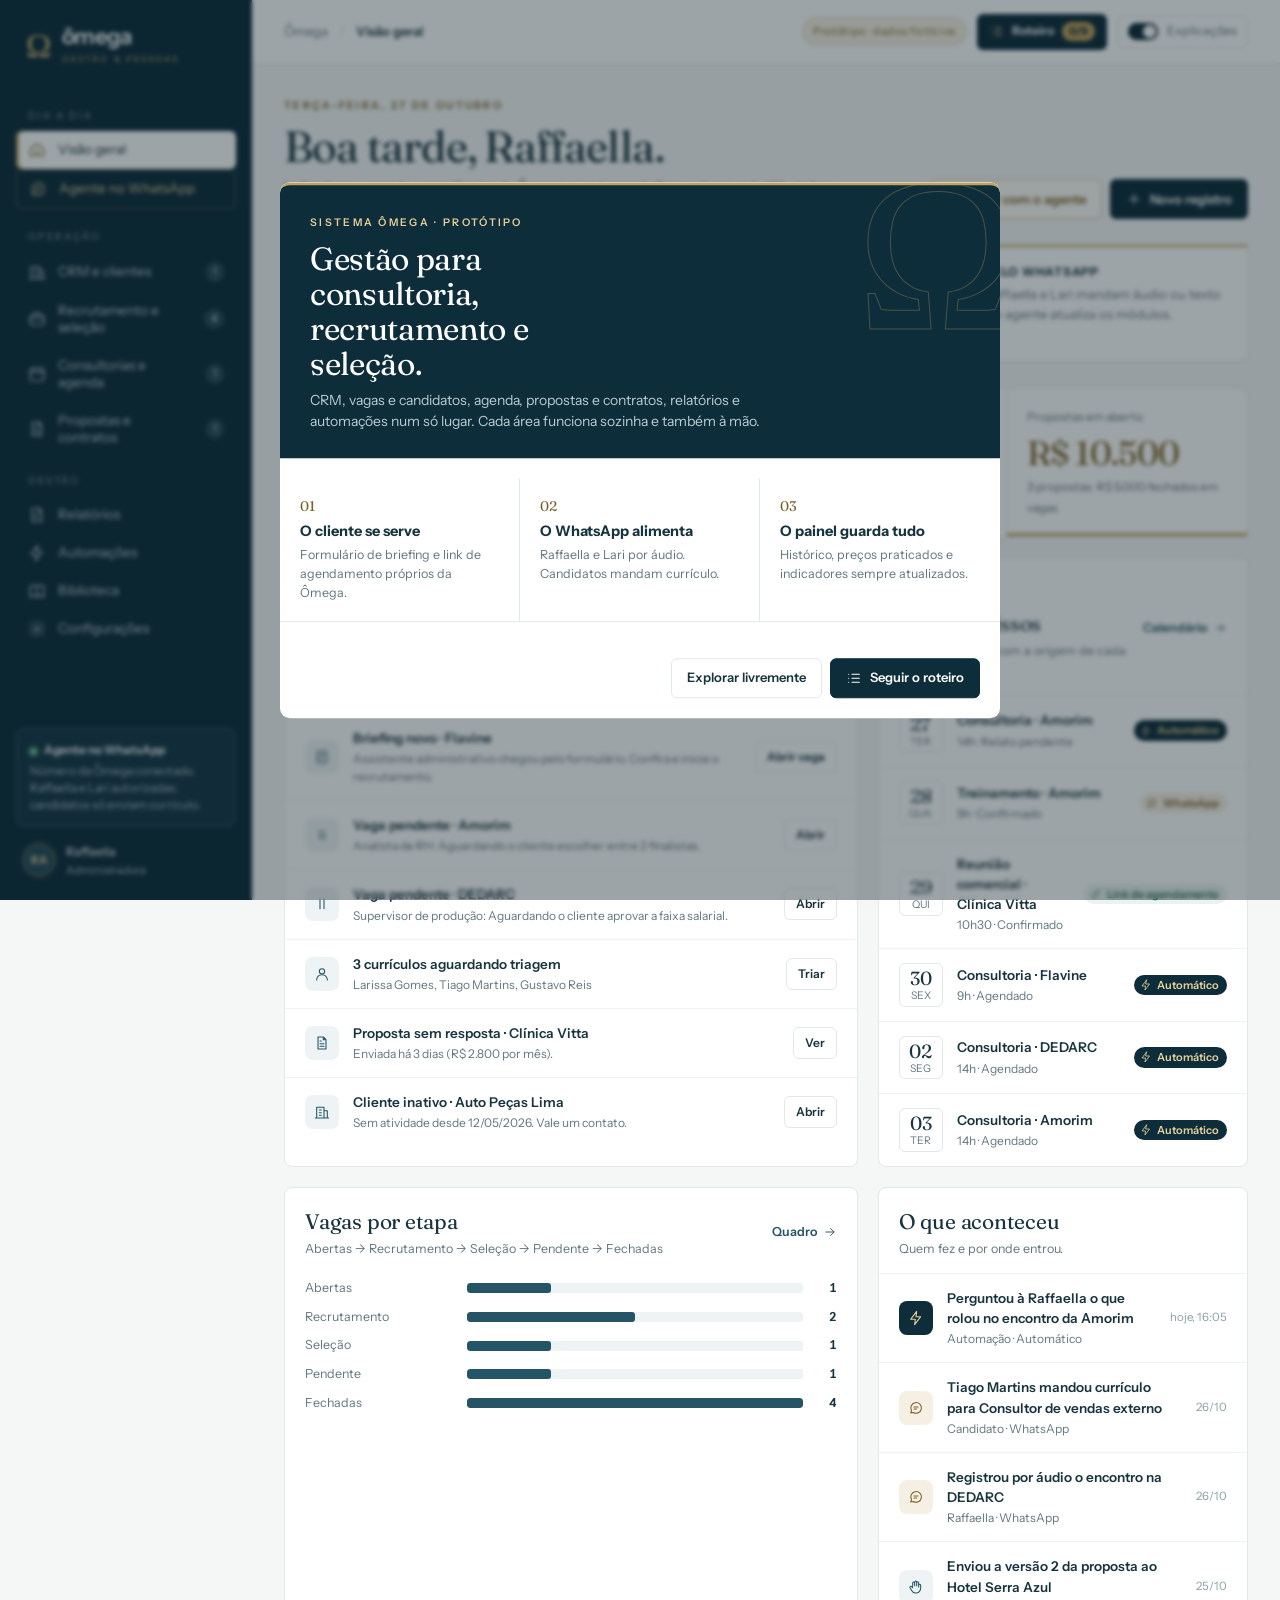
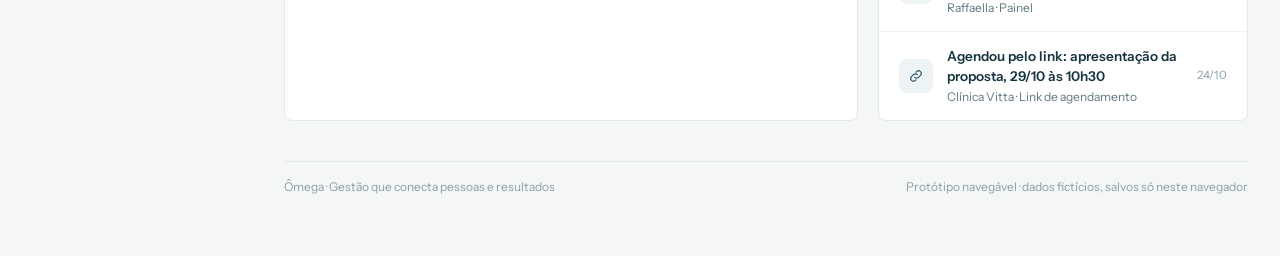
==== commit 8e20b08e: "Nova estrutura: CRM, recrutamento em 5 etapas, agenda, propostas e contratos, briefing e agendamento" ====
--- a/index.html
+++ b/index.html
@@ -4,11 +4,12 @@
 <meta charset="utf-8">
 <meta name="viewport" content="width=device-width,initial-scale=1">
 <title>Sistema Ômega</title>
-<meta name="description" content="Sistema Ômega: recrutamento, consultorias, treinamentos e ferramentas, operados pelo WhatsApp com um agente e organizados num painel.">
+<meta name="description" content="Sistema Ômega: CRM, recrutamento e seleção, agenda de consultorias, propostas e contratos, relatórios e automações para a Ômega.">
 <link rel="preconnect" href="https://fonts.googleapis.com">
 <link rel="preconnect" href="https://fonts.gstatic.com" crossorigin>
 <link rel="stylesheet" href="https://fonts.googleapis.com/css2?family=Fraunces:opsz,wght@9..144,300..600&family=Instrument+Sans:wght@400;500;600;700&display=swap">
 <link rel="stylesheet" href="assets/styles.css">
+<link rel="stylesheet" href="assets/modules.css">
 </head>
 <body>
 <div class="app">
@@ -16,7 +17,7 @@
     <a class="brand" href="#inicio"><span class="mark">Ω</span><span><b>ômega</b><small>GESTÃO &amp; PESSOAS</small></span></a>
     <nav id="nav"></nav>
     <div class="sidefoot">
-      <div class="conn"><b><span class="live"></span>Agente no WhatsApp</b><span>Número da Ômega conectado. Raffaella e Lari autorizadas.</span></div>
+      <div class="conn"><b><span class="live"></span>Agente no WhatsApp</b><span>Número da Ômega conectado. Raffaella e Lari autorizadas; candidatos só enviam currículo.</span></div>
       <div class="meuser"><span class="av">RA</span><span>Raffaella<small>Administradora</small></span></div>
     </div>
   </aside>
@@ -25,7 +26,8 @@
       <button class="menu" id="menuBtn" aria-label="Abrir menu"></button>
       <div class="crumb">Ômega <span style="margin:0 8px;color:#c4d0d3">/</span> <b id="crumb">Início</b></div>
       <div class="topr">
-        <span class="demo">Demonstração visual · dados de exemplo</span>
+        <span class="demo">Protótipo · dados fictícios</span>
+        <button class="guidebtn" id="guideBtn" aria-label="Roteiro da demonstração"></button>
         <button class="switch" id="explainBtn" role="switch" aria-checked="true"><i></i><span>Explicações</span></button>
       </div>
     </header>
--- a/assets/modules.css
+++ b/assets/modules.css
@@ -0,0 +1,228 @@
+/* Sistema Ômega · componentes da estrutura de consultoria: CRM, recrutamento
+   em 5 etapas, agenda, propostas e contratos, relatórios por área e roteiro. */
+.tag.t-blue{background:var(--tint);color:var(--petrol)}
+.tag.t-warn{background:var(--warn-bg);color:var(--warn)}
+.tag.t-ok{background:var(--ok-bg);color:var(--ok)}
+.tag.t-bad{background:var(--bad-bg);color:var(--bad)}
+.tag.t-mute{background:var(--line-2);color:var(--muted)}
+.orig.briefing{background:#ebeefa;color:#3d4f8f}
+.orig.link{background:#e9f3ef;color:#2f6b55}
+.orig.email,.orig.indicacao,.orig.site{background:var(--line-2);color:var(--muted)}
+.nav>span:not(.count){flex:1;min-width:0;line-height:1.3}
+.nav .count{flex:none;margin-left:6px}
+.job .jf>span{white-space:nowrap}
+
+.guidebtn{display:flex;align-items:center;gap:8px;padding:7px 12px;border-radius:var(--r);background:var(--navy);color:#fff;font-size:12.5px;font-weight:600;min-height:36px}
+.guidebtn .ico{width:15px;height:15px;color:var(--gold-l)}
+.guidebtn b{background:var(--gold);color:var(--navy);border-radius:10px;padding:1px 7px;font-size:11px}
+.guidebtn:hover{background:var(--petrol)}
+
+.tabs{display:flex;gap:4px;border-bottom:1px solid var(--line);margin:0 0 20px;overflow-x:auto;scrollbar-width:none}
+.tabs button{padding:10px 14px 12px;font-size:13.5px;font-weight:600;color:var(--muted);border-bottom:2px solid transparent;margin-bottom:-1px;white-space:nowrap;display:flex;align-items:center;gap:7px}
+.tabs button:hover{color:var(--ink)}
+.tabs button.on{color:var(--navy);border-bottom-color:var(--gold)}
+.tn{font-size:11px;background:var(--line-2);color:var(--muted);border-radius:10px;padding:1px 7px}
+.tabs button.on .tn{background:var(--gold-bg);color:var(--gold-d)}
+
+/* Quadros de 5 colunas */
+.boardwrap{overflow-x:auto;margin:0 -4px;padding:0 4px 8px}
+.board.b5{grid-template-columns:repeat(5,minmax(214px,1fr));min-width:1090px}
+.board.b5 .col{box-shadow:inset 0 3px 0 #8babb5}
+.board.b5 .col.st-recrutamento{box-shadow:inset 0 3px 0 #5d8795}
+.board.b5 .col.st-selecao{box-shadow:inset 0 3px 0 var(--petrol)}
+.board.b5 .col.st-pendente{box-shadow:inset 0 3px 0 #d39b3a}
+.board.b5 .col.st-fechadas{box-shadow:inset 0 3px 0 var(--gold)}
+.colsub{margin:-6px 4px 12px;font-size:11.5px;color:var(--muted)}
+.job h3{font-size:14px}
+.job .jt{align-items:center}
+.job .jt .orig{font-size:10.5px}
+.job .jf{align-items:center}
+.pend{display:flex;align-items:center;gap:6px}
+.pend .ico{width:13px;height:13px;flex-shrink:0}
+.pend.new{color:#3d4f8f;background:#ebeefa}
+.nextbtn{display:inline-flex;align-items:center;gap:3px;font-size:11px;font-weight:600;color:var(--petrol);border:1px solid var(--line);border-radius:14px;padding:3px 6px 3px 9px;background:var(--surface);white-space:nowrap}
+.nextbtn:hover{background:var(--navy);color:#fff;border-color:var(--navy)}
+.nextbtn .ico{width:12px;height:12px}
+.subh{font-family:var(--display);font-weight:400;font-size:19px;margin:28px 0 12px}
+.minic{padding:16px;display:grid;gap:8px;align-content:start}
+.minic .jt{display:flex;justify-content:space-between;gap:8px;align-items:center}
+.minic h3{font-size:15px}
+.minic p{margin:0;font-size:12.5px;color:var(--muted)}
+
+.chip{cursor:default}
+button.chip{cursor:pointer;display:inline-flex;align-items:center;gap:6px;font-weight:600;min-height:32px}
+button.chip .ico{width:13px;height:13px}
+.chip.on{background:var(--navy);border-color:var(--navy);color:#fff}
+.pricebox{padding:22px;margin-bottom:16px;border-top:2px solid var(--gold)}
+.pricebox p{margin:4px 0 0;color:var(--muted);font-size:13px}
+.kpis.k3{grid-template-columns:repeat(3,minmax(0,1fr))}
+.kpi b.sm{font-size:22px;margin-top:14px}
+
+.datebox{width:44px;flex-shrink:0;text-align:center;font-size:10.5px;text-transform:uppercase;color:var(--muted);border:1px solid var(--line);border-radius:6px;padding:3px 0;line-height:1.2}
+.datebox b{display:block;font-family:var(--display);font-weight:400;font-size:19px;color:var(--ink)}
+.bars{padding:6px 20px 18px;display:grid;gap:10px}
+.bar{display:grid;grid-template-columns:150px minmax(0,1fr) auto;gap:12px;align-items:center;font-size:12.5px}
+.bar span{color:var(--muted)}
+.bar i{height:10px;background:var(--line-2);border-radius:3px;overflow:hidden;display:block}
+.bar em{display:block;height:100%;background:var(--petrol);border-radius:3px;min-width:2px}
+.bar b{font-variant-numeric:tabular-nums;font-weight:600;min-width:22px;text-align:right}
+
+/* Etapas, pendência, avaliações */
+.stepper{display:flex;flex-wrap:wrap;border:1px solid var(--line);border-radius:6px;overflow:hidden;background:var(--surface)}
+.stepper button{flex:1 1 auto;padding:9px 10px;font-size:12px;font-weight:600;color:var(--muted);border-right:1px solid var(--line);white-space:nowrap;transition:background .2s}
+.stepper button:last-child{border-right:0}
+.stepper button:hover{background:var(--tint);color:var(--ink)}
+.stepper button.past{background:#f2f6f6;color:var(--petrol)}
+.stepper button.cur{background:var(--navy);color:#fff}
+.flagbox{display:flex;justify-content:space-between;align-items:center;gap:12px;flex-wrap:wrap;background:var(--warn-bg);border-radius:6px;padding:10px 12px;font-size:12.5px;color:#6d4c16}
+.flagbox span{display:flex;gap:6px;align-items:center}
+.flagbox .ico{width:14px;height:14px}
+.quick{display:flex;flex-wrap:wrap;gap:8px}
+.row.tight{padding:9px 0;border-top:1px solid var(--line-2)}
+.pdf.sm{width:26px;height:32px;font-size:7px;padding-bottom:4px;flex-shrink:0}
+.file.big{background:var(--surface);border:1px solid var(--line);padding:12px 14px;border-radius:8px}
+.file.big>span:nth-child(2){flex:1}
+.stars{display:inline-flex;gap:1px;font-size:13px}
+.stars i{font-style:normal;color:#d5dcdd}
+.stars i.on{color:var(--gold)}
+.evalform,.verform{display:grid;gap:8px;margin-top:12px}
+.evalform .acts{justify-content:space-between}
+.verform{grid-template-columns:120px minmax(0,1fr) auto}
+.dl.brief{grid-template-columns:minmax(0,1fr)}
+.dl.brief dt{padding-bottom:0;border-bottom:0;font-size:12px}
+.dl.brief dd{padding-top:3px}
+
+/* Agenda */
+.calbar{display:flex;justify-content:space-between;align-items:center;gap:12px;flex-wrap:wrap;margin-bottom:12px}
+.calnav{display:flex;align-items:center;gap:8px}
+.calnav h2{min-width:200px;text-align:center}
+.btn.icon{padding:5px 8px}
+.legend{display:flex;flex-wrap:wrap;gap:14px;font-size:12px;color:var(--muted);margin-bottom:12px}
+.legend span{display:inline-flex;align-items:center;gap:6px}
+.legend span[class^=ty-]::before{content:"";width:10px;height:10px;border-radius:3px;background:var(--c)}
+.legend .lg .ico{width:13px;height:13px}
+.ty-consultoria{--c:#245466}.ty-treinamento{--c:#b08a3e}.ty-reuniao{--c:#3d4f8f}
+.cal{border:1px solid var(--line);border-radius:8px;overflow:hidden;background:var(--surface)}
+.wk{display:grid;grid-template-columns:repeat(7,minmax(0,1fr));background:#f8fafa;border-bottom:1px solid var(--line)}
+.wk span{padding:8px 10px;font-size:11px;letter-spacing:.14em;text-transform:uppercase;color:var(--soft);font-weight:600}
+.days{display:grid;grid-template-columns:repeat(7,minmax(0,1fr))}
+.day{min-height:112px;border-right:1px solid var(--line-2);border-bottom:1px solid var(--line-2);padding:6px;display:flex;flex-direction:column;gap:3px;min-width:0}
+.day:nth-child(7n){border-right:0}
+.day.out,.day.we{background:#fafbfb}
+.day .dn{align-self:flex-start;font-size:12px;font-weight:600;color:var(--muted);width:24px;height:24px;border-radius:50%;display:grid;place-items:center}
+.day .dn:hover{background:var(--tint);color:var(--ink)}
+.day.today .dn{background:var(--navy);color:#fff}
+.evc{display:flex;align-items:center;gap:4px;width:100%;text-align:left;font-size:11.5px;padding:3px 6px;border-radius:4px;background:color-mix(in srgb,var(--c) 12%,white);border-left:3px solid var(--c);white-space:nowrap;overflow:hidden;text-overflow:ellipsis;color:var(--ink)}
+.evc .ico{width:11px;height:11px;flex-shrink:0;color:var(--c)}
+.evc b{font-weight:700}
+.evc:hover{background:color-mix(in srgb,var(--c) 22%,white)}
+.evc.s-cancelado,.wev.s-cancelado{text-decoration:line-through;opacity:.55}
+.evc.s-falta{border-left-color:var(--bad)}
+.evc.s-aguardando{box-shadow:inset 0 0 0 1px #d39b3a}
+.week{display:grid;grid-template-columns:repeat(6,minmax(0,1fr));gap:10px}
+.wd{background:var(--surface);border:1px solid var(--line);border-radius:8px;padding:10px;display:flex;flex-direction:column;gap:6px;min-height:260px;min-width:0}
+.wd.today{border-color:var(--navy);box-shadow:inset 0 3px 0 var(--navy)}
+.wdh{display:flex;justify-content:space-between;font-size:12px;color:var(--muted);text-transform:capitalize;padding-bottom:6px;border-bottom:1px solid var(--line-2)}
+.wdh b{color:var(--ink)}
+.wev{text-align:left;display:grid;gap:1px;font-size:12.5px;padding:8px;border-radius:6px;background:color-mix(in srgb,var(--c) 10%,white);border-left:3px solid var(--c)}
+.wev b{font-size:11.5px;color:var(--c)}
+.wev small{font-size:11px;color:var(--muted)}
+.free{font-size:12px;color:var(--soft);padding:6px 0}
+.addev{margin-top:auto;align-self:flex-start;width:28px;height:28px;border-radius:50%;border:1px dashed var(--line);display:grid;place-items:center;color:var(--soft)}
+.addev:hover{border-color:var(--petrol);color:var(--petrol)}
+.addev .ico{width:14px;height:14px}
+.card.client .ttl{font-family:var(--display);font-size:19px;display:block;line-height:1.25}
+
+/* Propostas */
+.pstrip{display:grid;grid-template-columns:repeat(5,minmax(0,1fr));border:1px solid var(--line);border-radius:8px;background:var(--surface);margin-bottom:16px;overflow:hidden}
+.pstrip button{text-align:left;padding:14px 16px;border-right:1px solid var(--line);display:grid;gap:2px}
+.pstrip button:last-child{border-right:0}
+.pstrip button:hover{background:#fafcfc}
+.pstrip button.on{background:var(--tint);box-shadow:inset 0 -3px 0 var(--gold)}
+.pstrip span{font-size:12px;color:var(--muted)}
+.pstrip b{font-family:var(--display);font-weight:400;font-size:26px;line-height:1.1}
+.pstrip small{font-size:12px;color:var(--muted)}
+.drawer.wide{width:min(1180px,100%)}
+.editor{display:grid;grid-template-columns:360px minmax(0,1fr);gap:22px;align-items:start}
+.pform{display:grid;gap:12px;position:sticky;top:0}
+.hint{display:grid;gap:4px;background:var(--gold-bg);border-radius:6px;padding:10px 12px;font-size:12px;color:#5d4a22}
+.hint>b{display:flex;align-items:center;gap:6px;font-size:12px}
+.hint .ico{width:13px;height:13px}
+.propdoc{padding:36px 40px;min-height:0;box-shadow:0 10px 30px #0e2d3b10}
+.propdoc p{font-size:13.5px;line-height:1.6;margin:0 0 6px;color:var(--ink)}
+.dsub{color:var(--muted);font-size:13px}
+.pd2{display:grid;grid-template-columns:1fr 1fr;gap:20px}
+.pd2 h4{margin-top:0}
+.inv{width:100%;border:1px solid var(--line)}
+.inv td{cursor:default;padding:12px 14px;font-size:13.5px}
+.inv td:last-child{text-align:right}
+.sign{display:grid;grid-template-columns:1fr 1fr;gap:30px;margin-top:44px}
+.sign span{border-top:1px solid var(--ink);padding-top:8px;font-size:12px;color:var(--muted)}
+
+/* Relatórios */
+.rgrid{display:grid;grid-template-columns:repeat(2,minmax(0,1fr));gap:16px}
+.rcard .chead{padding-bottom:6px}
+.rn{font-family:var(--display);color:var(--gold-d);font-size:14px;display:block;margin-bottom:2px}
+.rfoot{margin:0;padding:0 20px 18px;font-size:12.5px;color:var(--muted)}
+
+/* Formulário e link públicos vistos do painel */
+.formcard{padding:22px;display:grid;gap:12px;align-content:start;border-top:2px solid var(--gold)}
+.formcard p{margin:0;color:var(--muted);font-size:13px}
+.linkbox{display:flex;align-items:center;gap:8px;border:1px dashed #cdd9dc;border-radius:6px;padding:6px 6px 6px 12px;background:#fafcfc;min-width:0}
+.linkbox code{flex:1;font-size:12px;color:var(--petrol);overflow:hidden;text-overflow:ellipsis;white-space:nowrap}
+.qlist{margin:0;padding-left:20px;display:grid;gap:6px;font-size:13px;color:var(--ink)}
+.qlist em{font-style:normal;font-size:11px;color:var(--bad);font-weight:600}
+.qlist.edit{padding-left:0;list-style:none;counter-reset:q;gap:0}
+.qlist.edit li{counter-increment:q;display:grid;gap:2px;padding:10px 0 10px 34px;border-top:1px solid var(--line-2);position:relative}
+.qlist.edit li::before{content:counter(q,decimal-leading-zero);position:absolute;left:0;top:10px;font-family:var(--display);color:var(--gold-d)}
+.qlist.edit small{color:var(--muted);font-size:12px}
+.grid2.rev{grid-template-columns:minmax(0,1fr) minmax(0,1fr)}
+.card.pad{padding:20px;display:grid;gap:14px;align-content:start}
+.row2{display:flex;justify-content:space-between;gap:16px;align-items:center;flex-wrap:wrap}
+.fakefile{display:flex;align-items:center;gap:8px;border:1px dashed #cdd9dc;border-radius:6px;padding:8px 10px;background:#fafcfc}
+.fakefile .ico{width:16px;height:16px;color:var(--soft)}
+.fakefile input{border:0;padding:0;min-height:0;background:none;font-size:12.5px;width:100%}
+
+/* Roteiro da demonstração */
+.guide{list-style:none;margin:0;padding:0;display:grid;gap:8px}
+.guide li{display:grid;grid-template-columns:30px minmax(0,1fr) auto;gap:12px;align-items:center;background:var(--surface);border:1px solid var(--line);border-radius:8px;padding:12px 14px}
+.guide li.ok{background:#f5faf7;border-color:#cfe5d8}
+.gn{width:28px;height:28px;border-radius:50%;display:grid;place-items:center;font-family:var(--display);font-size:14px;color:var(--gold-d);border:1px solid #e3d3ad}
+.guide li.ok .gn{background:var(--ok);border-color:var(--ok);color:#fff}
+.gn .ico{width:14px;height:14px}
+.guide b{font-size:13.5px;display:block}
+.guide small{font-size:12px;color:var(--muted)}
+.drawer.chatd>.x{position:absolute;top:20px;right:20px;background:#ffffff14;border-color:#ffffff22;color:#fff}
+
+@media (max-width:1180px){
+  .rgrid,.grid2.rev{grid-template-columns:minmax(0,1fr)}
+  .editor{grid-template-columns:minmax(0,1fr)}
+  .pform{position:static}
+  .pstrip{grid-template-columns:repeat(3,minmax(0,1fr))}
+}
+@media (max-width:980px){
+  .topr .guidebtn span{display:none}
+  .day{min-height:84px;padding:4px}
+  .evc{font-size:10.5px;padding:2px 4px}
+  .evc b{display:none}
+  .week{grid-template-columns:repeat(2,minmax(0,1fr))}
+  .kpis.k3{grid-template-columns:minmax(0,1fr)}
+  .kpis.k3 .kpi{border-right:0;border-bottom:1px solid var(--line)}
+}
+@media (max-width:620px){
+  .wk span{padding:6px 2px;text-align:center;letter-spacing:0}
+  .days .day{min-height:64px}
+  .evc{font-size:0;padding:0;height:6px;border-left-width:0;background:var(--c);border-radius:3px;flex-shrink:0}
+  .evc .ico{display:none}
+  .week{grid-template-columns:minmax(0,1fr)}
+  .wd{min-height:0}
+  .pstrip{grid-template-columns:repeat(2,minmax(0,1fr))}
+  .bar{grid-template-columns:110px minmax(0,1fr) auto}
+  .verform{grid-template-columns:minmax(0,1fr)}
+  .pd2,.sign{grid-template-columns:minmax(0,1fr)}
+  .propdoc{padding:22px 18px}
+  .guide li{grid-template-columns:28px minmax(0,1fr)}
+  .guide li .btn{grid-column:2;justify-self:start}
+  .calnav h2{min-width:0;font-size:17px}
+}
+@media print{.tabs,.guidebtn,.calbar,.legend{display:none!important}}
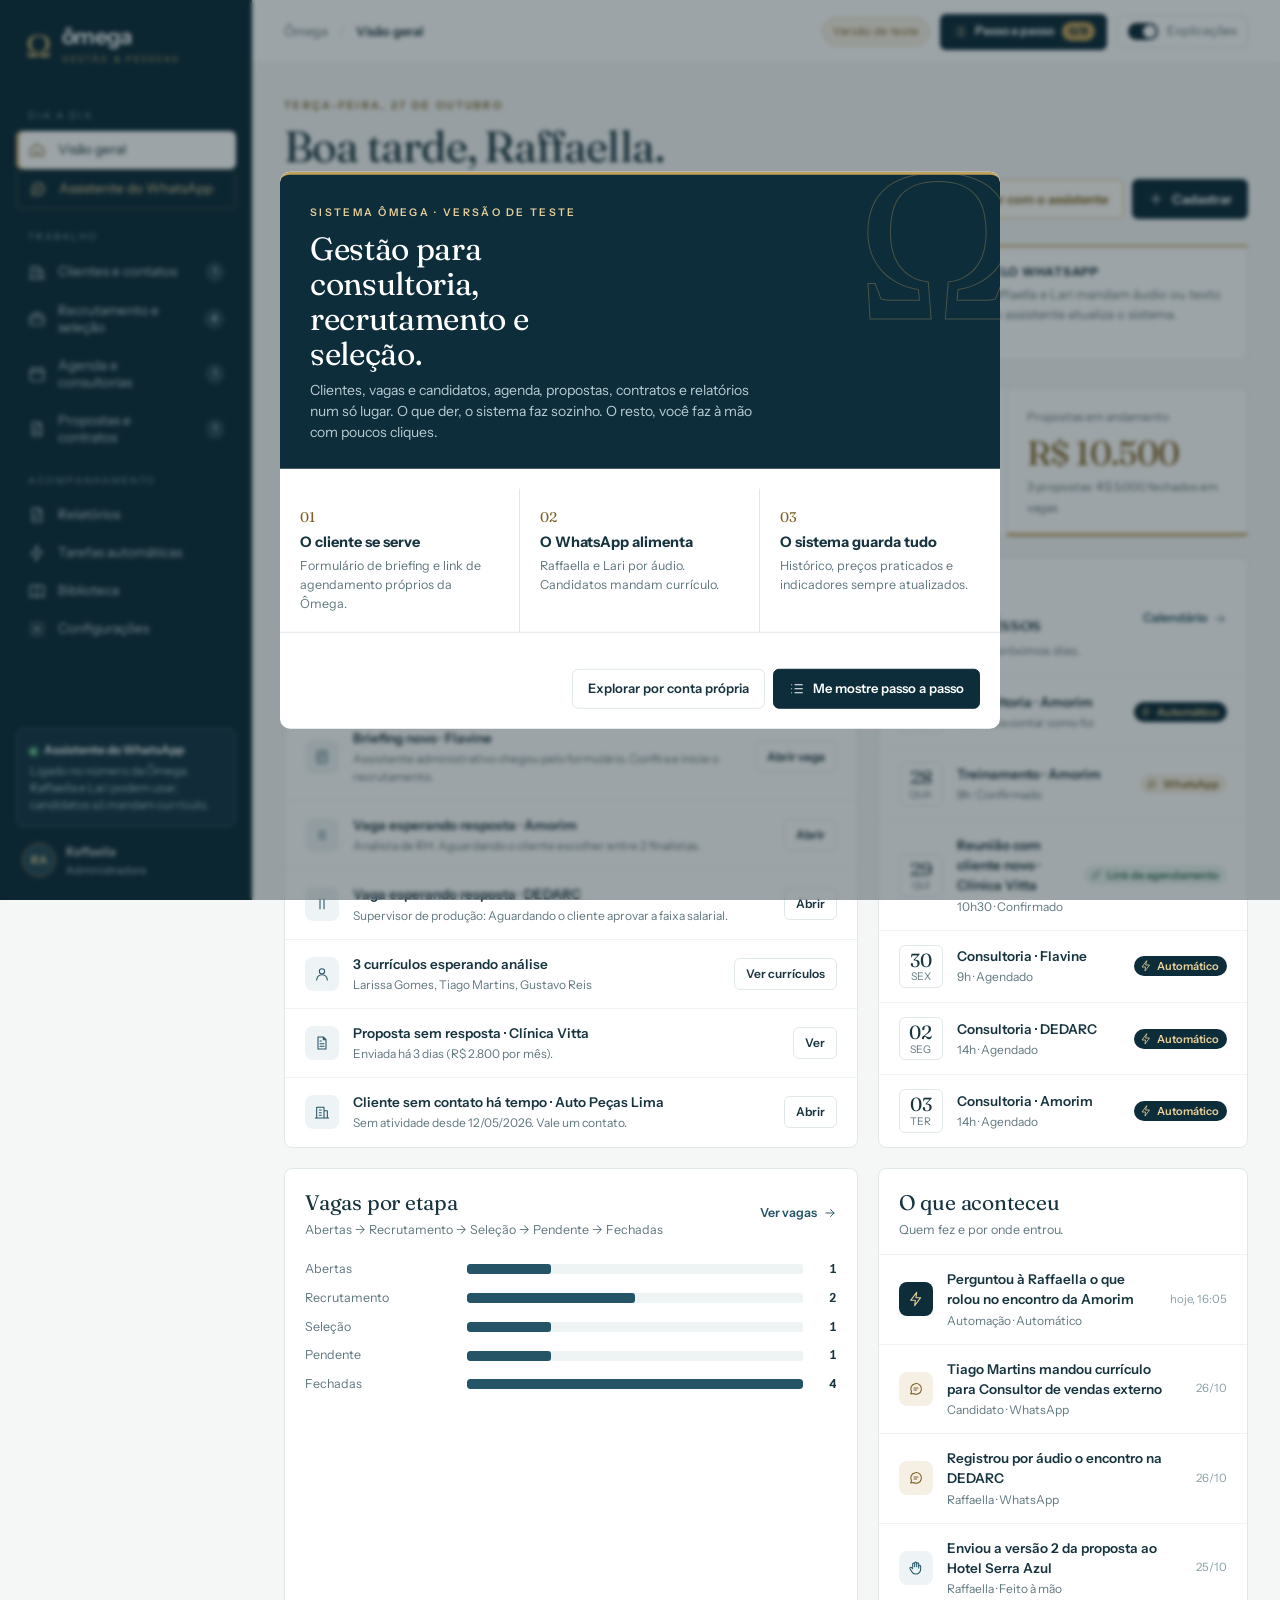
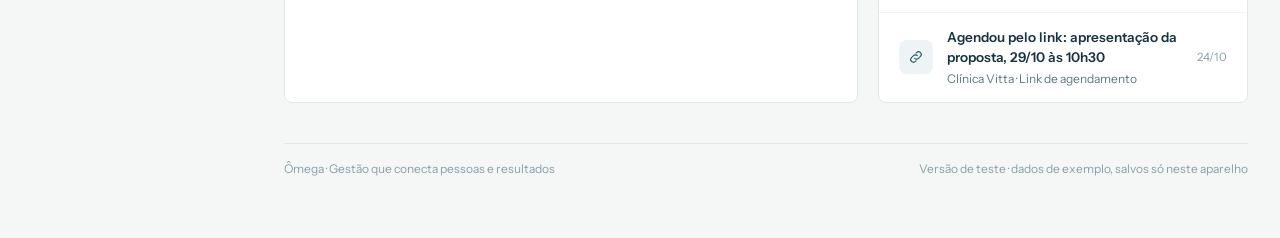
==== commit df184615: "Linguagem simples em todo o sistema e cartões arrastáveis entre colunas Co-Authored-By: Claude Opus " ====
--- a/index.html
+++ b/index.html
@@ -17,7 +17,7 @@
     <a class="brand" href="#inicio"><span class="mark">Ω</span><span><b>ômega</b><small>GESTÃO &amp; PESSOAS</small></span></a>
     <nav id="nav"></nav>
     <div class="sidefoot">
-      <div class="conn"><b><span class="live"></span>Agente no WhatsApp</b><span>Número da Ômega conectado. Raffaella e Lari autorizadas; candidatos só enviam currículo.</span></div>
+      <div class="conn"><b><span class="live"></span>Assistente do WhatsApp</b><span>Ligado no número da Ômega. Raffaella e Lari podem usar; candidatos só mandam currículo.</span></div>
       <div class="meuser"><span class="av">RA</span><span>Raffaella<small>Administradora</small></span></div>
     </div>
   </aside>
@@ -26,8 +26,8 @@
       <button class="menu" id="menuBtn" aria-label="Abrir menu"></button>
       <div class="crumb">Ômega <span style="margin:0 8px;color:#c4d0d3">/</span> <b id="crumb">Início</b></div>
       <div class="topr">
-        <span class="demo">Protótipo · dados fictícios</span>
-        <button class="guidebtn" id="guideBtn" aria-label="Roteiro da demonstração"></button>
+        <span class="demo">Versão de teste</span>
+        <button class="guidebtn" id="guideBtn" aria-label="Passo a passo do teste"></button>
         <button class="switch" id="explainBtn" role="switch" aria-checked="true"><i></i><span>Explicações</span></button>
       </div>
     </header>
--- a/assets/modules.css
+++ b/assets/modules.css
@@ -226,3 +226,11 @@
   .calnav h2{min-width:0;font-size:17px}
 }
 @media print{.tabs,.guidebtn,.calbar,.legend{display:none!important}}
+
+/* Arrastar cartões */
+[data-drag]{cursor:grab;-webkit-user-select:none;user-select:none;-webkit-touch-callout:none}
+[data-drag].dragging{opacity:.35;border-style:dashed}
+.ghost{position:fixed;left:0;top:0;z-index:95;pointer-events:none;margin:0;box-shadow:0 18px 40px #0e2d3b40;border-color:var(--gold);cursor:grabbing}
+body.is-dragging,body.is-dragging *{cursor:grabbing!important}
+.col.dropover{background:#f6efdf;outline:2px dashed var(--gold);outline-offset:-3px}
+.toast button+button{margin-left:-6px}
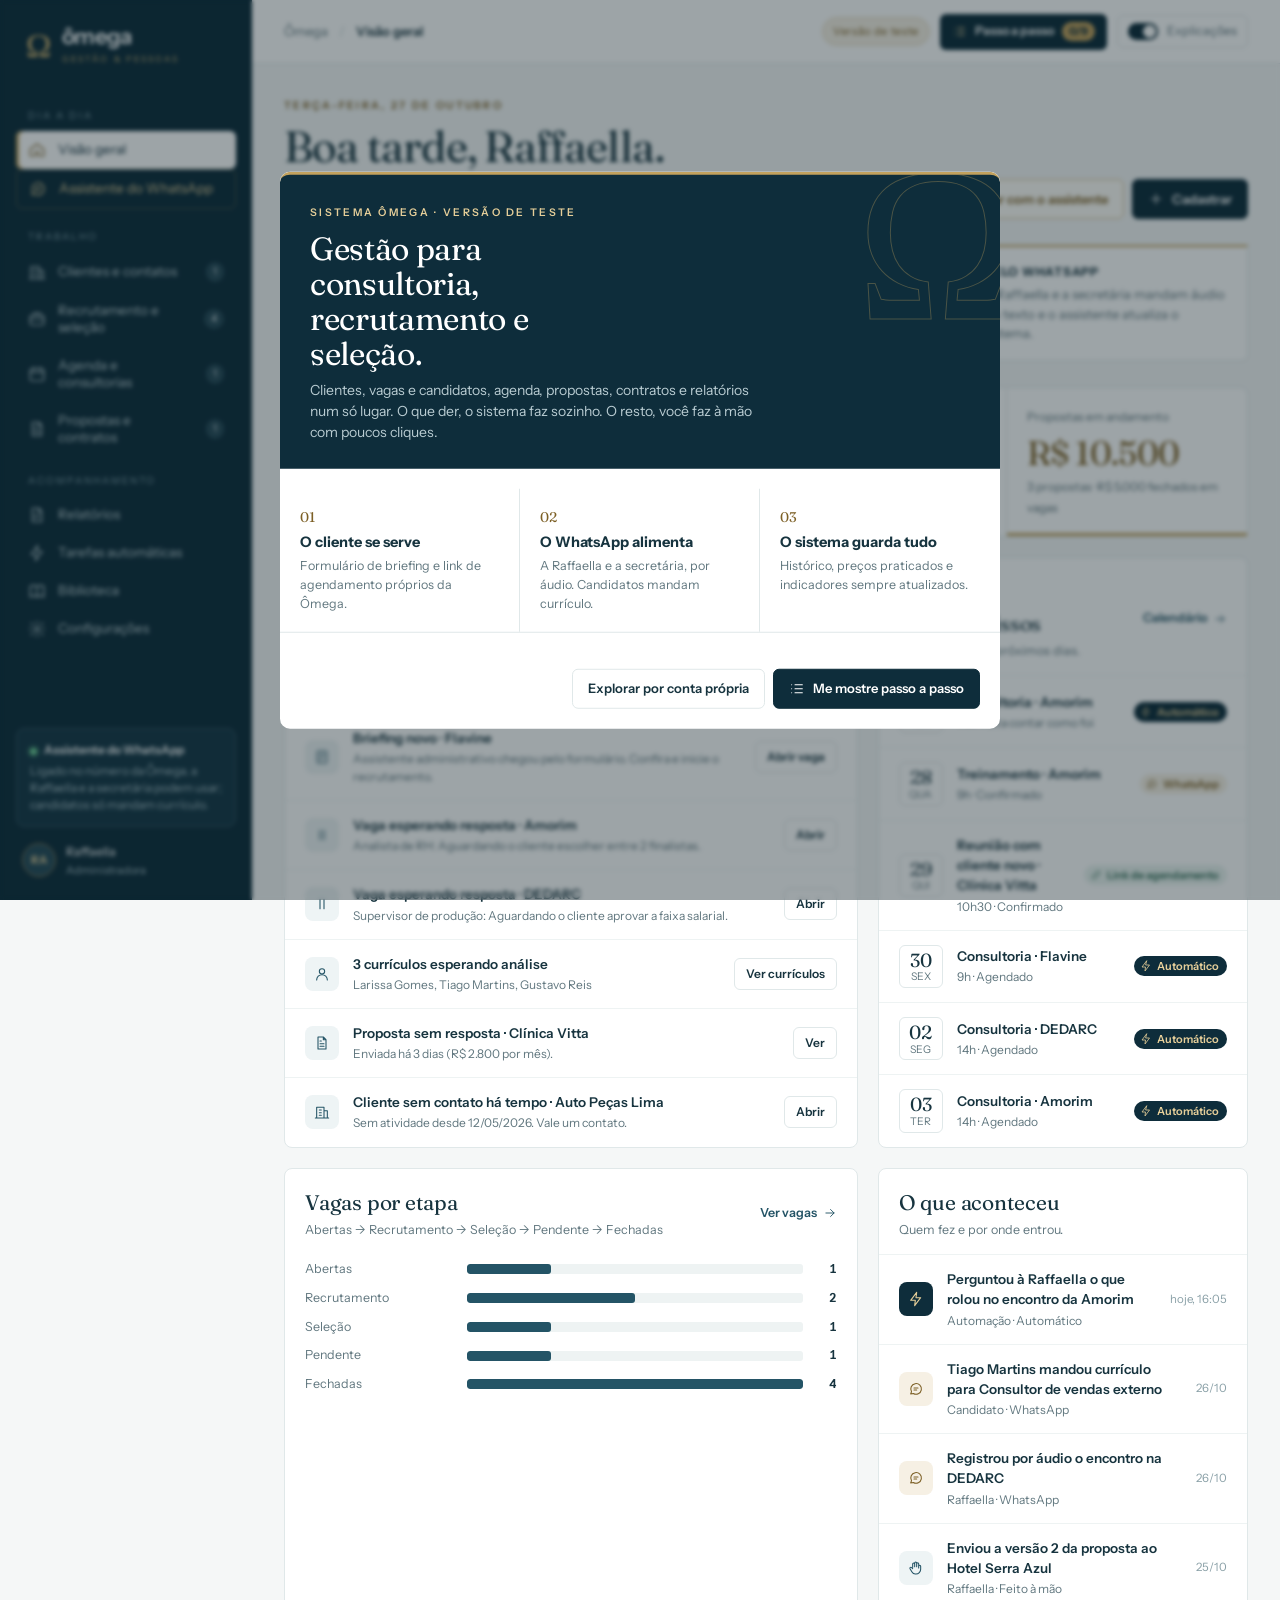
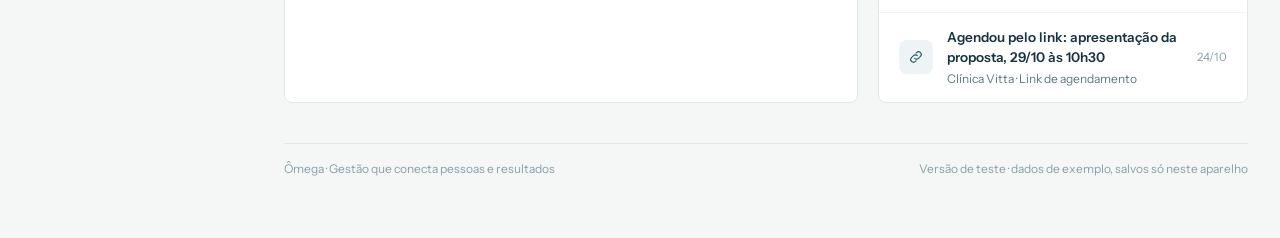
==== commit d1873f8c: "Passo a passo com botão de recomeçar, passo 1 marca ao cadastrar e Lari vira secretária Co-Authored-" ====
--- a/index.html
+++ b/index.html
@@ -17,7 +17,7 @@
     <a class="brand" href="#inicio"><span class="mark">Ω</span><span><b>ômega</b><small>GESTÃO &amp; PESSOAS</small></span></a>
     <nav id="nav"></nav>
     <div class="sidefoot">
-      <div class="conn"><b><span class="live"></span>Assistente do WhatsApp</b><span>Ligado no número da Ômega. Raffaella e Lari podem usar; candidatos só mandam currículo.</span></div>
+      <div class="conn"><b><span class="live"></span>Assistente do WhatsApp</b><span>Ligado no número da Ômega. a Raffaella e a secretária podem usar; candidatos só mandam currículo.</span></div>
       <div class="meuser"><span class="av">RA</span><span>Raffaella<small>Administradora</small></span></div>
     </div>
   </aside>
--- a/assets/modules.css
+++ b/assets/modules.css
@@ -234,3 +234,6 @@
 body.is-dragging,body.is-dragging *{cursor:grabbing!important}
 .col.dropover{background:#f6efdf;outline:2px dashed var(--gold);outline-offset:-3px}
 .toast button+button{margin-left:-6px}
+.restart{display:flex;justify-content:space-between;align-items:center;gap:12px;flex-wrap:wrap;background:var(--surface);border:1px solid var(--line);border-left:3px solid var(--gold);border-radius:8px;padding:12px 14px}
+.restart span{font-size:12.5px;color:var(--muted)}
+.restart b{display:block;font-size:13.5px;color:var(--ink)}
